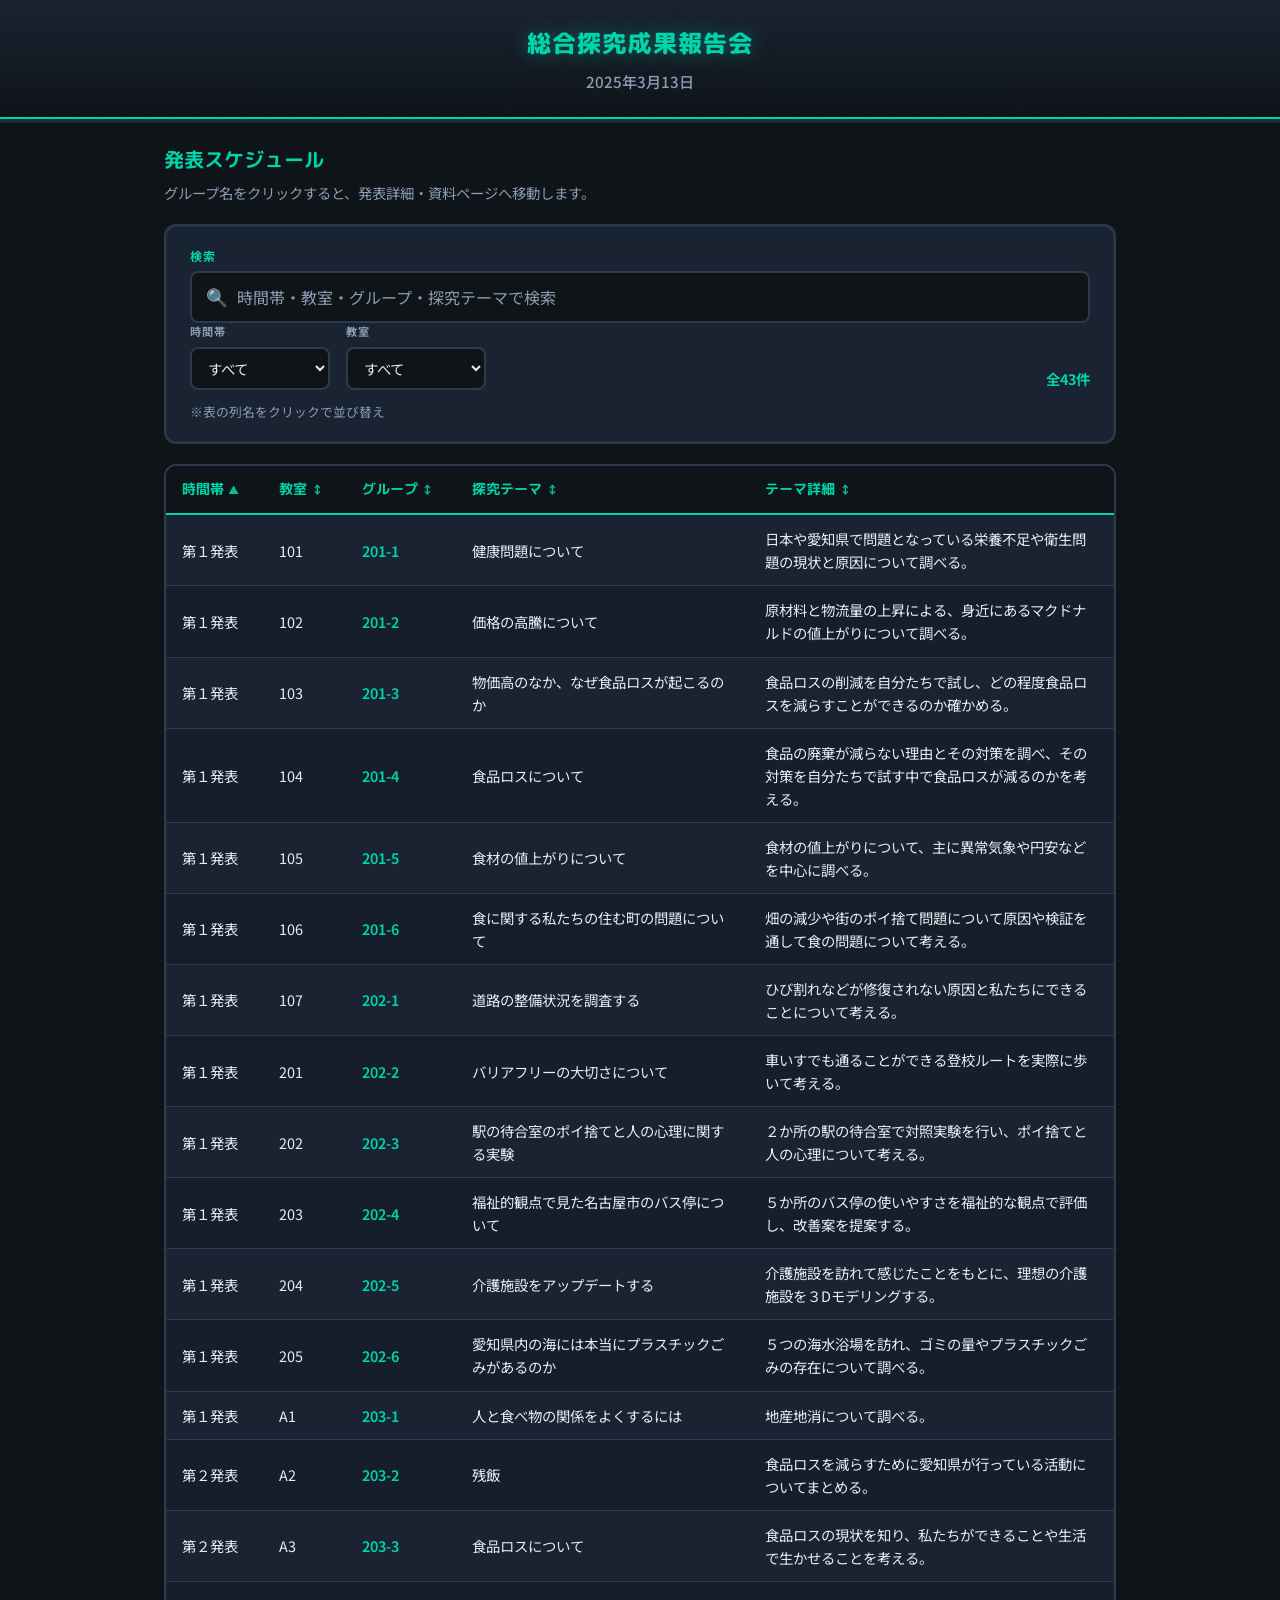
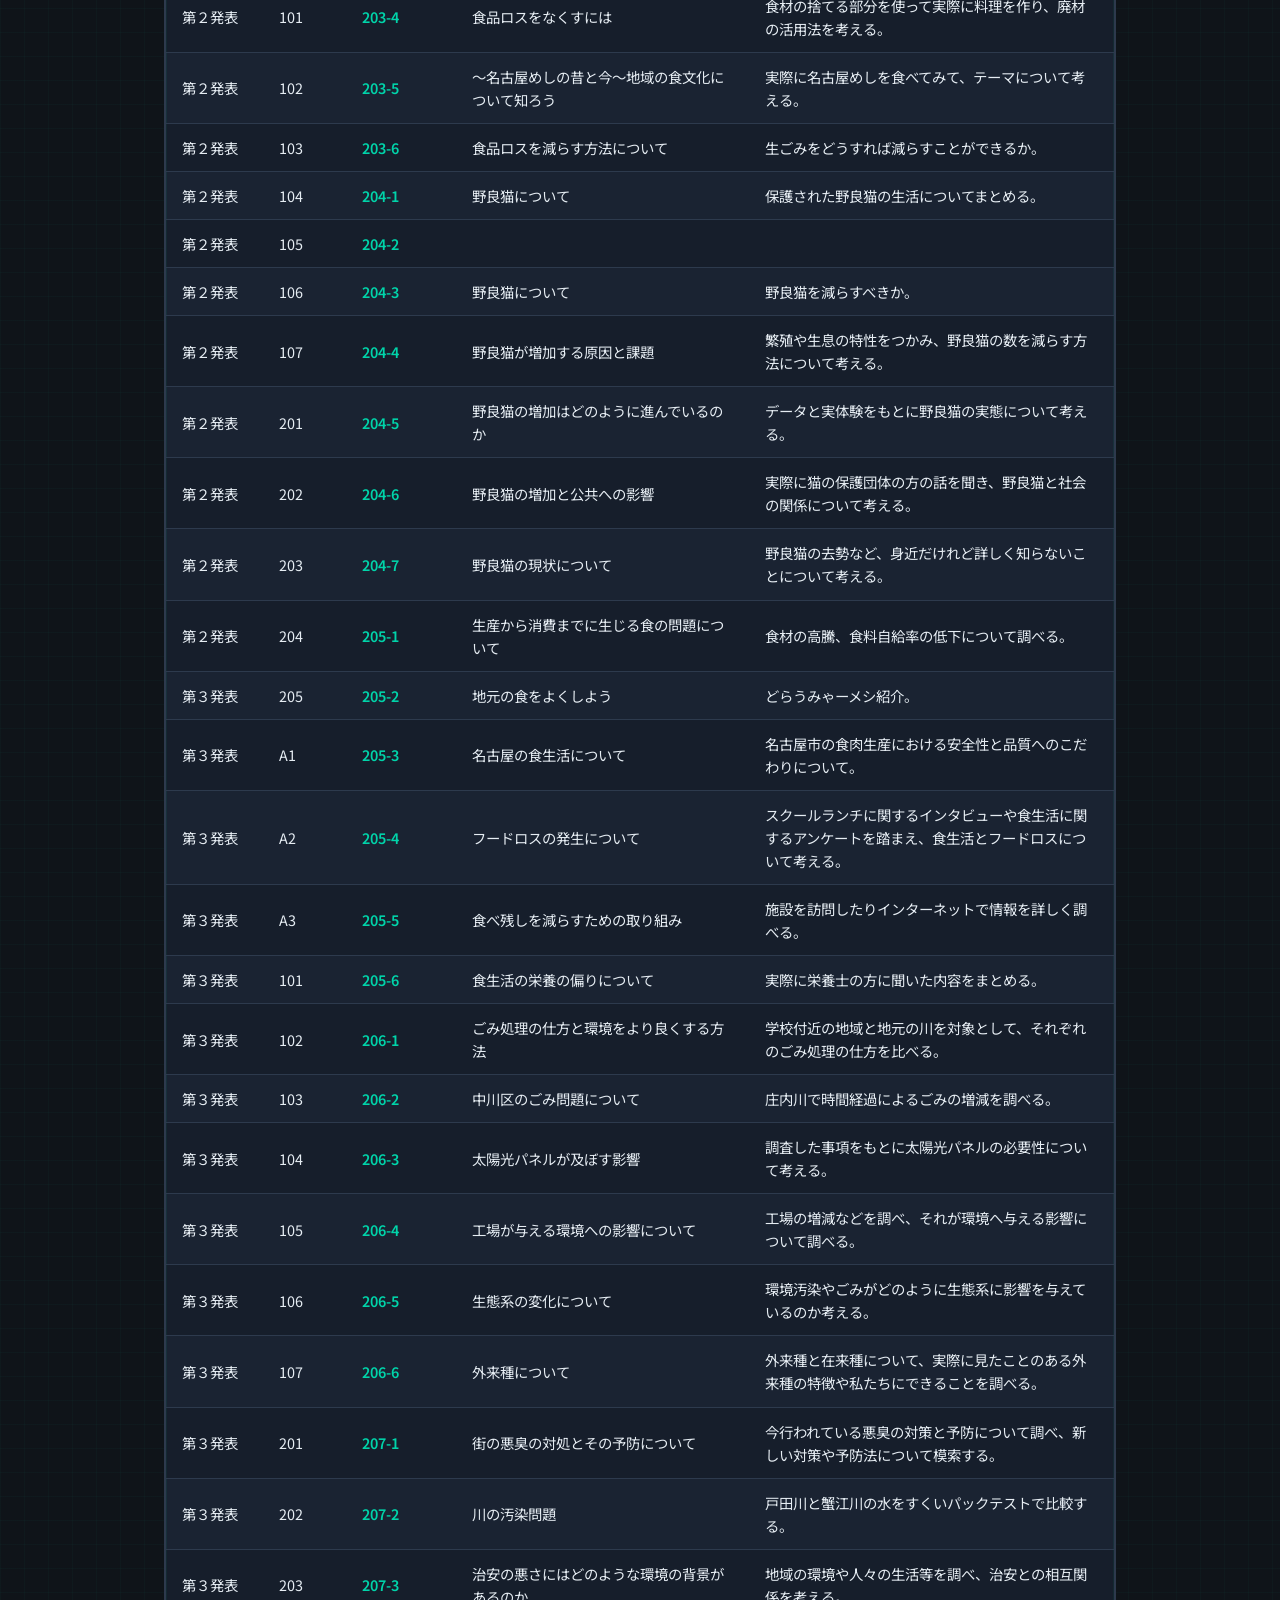
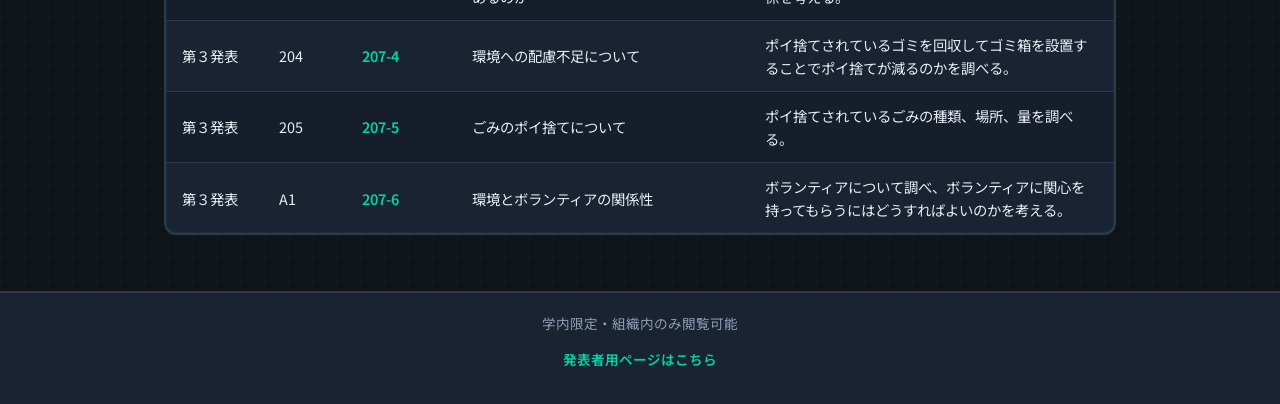
==== index.html @ 17c91ff4 "Revert "富田高校を追加" This reverts commit 192fca2e740831c68078ba4e1f402af208670874." ====
<!DOCTYPE html>
<html lang="ja">
<head>
  <meta charset="UTF-8">
  <meta name="viewport" content="width=device-width, initial-scale=1">
  <title>総合探究成果報告会 - スケジュール</title>
  <link rel="preconnect" href="https://fonts.googleapis.com">
  <link rel="preconnect" href="https://fonts.gstatic.com" crossorigin>
  <link href="https://fonts.googleapis.com/css2?family=M+PLUS+Rounded+1c:wght@400;500;700;800&family=Noto+Sans+JP:wght@400;500;600;700&display=swap" rel="stylesheet">
  <link rel="stylesheet" href="style.css">
</head>
<body class="game-ui">
  <header class="site-header">
    <div class="site-header-inner">
      <h1 class="site-title">総合探究成果報告会</h1>
      <p class="site-event-date" id="eventDate">2025年3月13日</p>
    </div>
  </header>

  <main class="main">
    <section class="schedule-section">
      <div class="section-header">
        <h2 class="section-title">発表スケジュール</h2>
        <p class="section-desc">グループ名をクリックすると、発表詳細・資料ページへ移動します。</p>
      </div>

      <div class="search-card">
        <div class="search-row">
          <label for="scheduleSearch" class="search-label">検索</label>
          <div class="search-input-wrap">
            <span class="search-icon" aria-hidden="true">🔍</span>
            <input type="search" id="scheduleSearch" class="search-input" placeholder="時間帯・教室・グループ・探究テーマで検索" autocomplete="off">
            <button type="button" id="searchClear" class="search-clear" title="クリア" aria-label="検索をクリア">×</button>
          </div>
        </div>
        <div class="filter-row">
          <div class="filter-group">
            <label for="filterTimeslot" class="filter-label">時間帯</label>
            <select id="filterTimeslot" class="filter-select">
              <option value="">すべて</option>
            </select>
          </div>
          <div class="filter-group">
            <label for="filterRoom" class="filter-label">教室</label>
            <select id="filterRoom" class="filter-select">
              <option value="">すべて</option>
            </select>
          </div>
          <p class="result-count" id="resultCount">—</p>
        </div>
        <p class="sort-hint">※表の列名をクリックで並び替え</p>
      </div>

      <div class="table-card">
        <div class="table-wrap">
          <table class="schedule-table" id="scheduleTable">
            <thead>
              <tr>
                <th class="sortable" data-sort="timeslot_label" title="クリックで並び替え">時間帯 <span class="sort-icon">↕</span></th>
                <th class="sortable" data-sort="room_name" title="クリックで並び替え">教室 <span class="sort-icon">↕</span></th>
                <th class="sortable" data-sort="group_name" title="クリックで並び替え">グループ <span class="sort-icon">↕</span></th>
                <th class="sortable col-theme" data-sort="theme_title" title="クリックで並び替え">探究テーマ <span class="sort-icon">↕</span></th>
                <th class="sortable col-detail" data-sort="theme_detail" title="クリックで並び替え">テーマ詳細 <span class="sort-icon">↕</span></th>
              </tr>
            </thead>
            <tbody id="scheduleBody">
              <!-- JS で生成 -->
            </tbody>
          </table>
        </div>
      </div>
    </section>
  </main>

  <footer class="site-footer">
    <p class="site-footer-text">学内限定・組織内のみ閲覧可能</p>
    <p><a href="presenter/" class="site-footer-link">発表者用ページはこちら</a></p>
  </footer>

  <script src="schedule.js"></script>
</body>
</html>
---- style.css ----
/* ===== ゲーム画面風テーマ ===== */
:root {
  --bg: #0f1419;
  --bg-panel: #1a2332;
  --bg-panel-hover: #243044;
  --text: #e6edf3;
  --text-muted: #8b9cb3;
  --accent: #00d4aa;
  --accent-glow: rgba(0, 212, 170, 0.4);
  --accent-hover: #00f5c4;
  --accent-alt: #7c3aed;
  --border: #2d3a4d;
  --border-bright: #00d4aa;
  --header-bg: linear-gradient(180deg, #1a2332 0%, #0f1419 100%);
  --header-border: 2px solid var(--border-bright);
  --font-ui: "M PLUS Rounded 1c", "Noto Sans JP", sans-serif;
  --font: "Noto Sans JP", "Hiragino Kaku Gothic ProN", sans-serif;
  --radius: 12px;
  --radius-sm: 8px;
  --shadow-glow: 0 0 20px var(--accent-glow);
}

* {
  box-sizing: border-box;
}

body {
  margin: 0;
  font-family: var(--font);
  background: var(--bg);
  color: var(--text);
  line-height: 1.6;
  min-height: 100vh;
  display: flex;
  flex-direction: column;
}

body.game-ui {
  background-image:
    linear-gradient(rgba(0, 212, 170, 0.03) 1px, transparent 1px),
    linear-gradient(90deg, rgba(0, 212, 170, 0.03) 1px, transparent 1px);
  background-size: 24px 24px;
  background-color: var(--bg);
}

/* ===== ヘッダー（ゲームタイトル風） ===== */
.site-header {
  background: var(--header-bg);
  color: var(--text);
  padding: 1.5rem 1.5rem;
  text-align: center;
  border-bottom: var(--header-border);
  box-shadow: 0 4px 0 rgba(0, 212, 170, 0.15);
}

.site-header-inner {
  max-width: 1000px;
  margin: 0 auto;
}

.site-title {
  margin: 0 0 0.4rem;
  font-family: var(--font-ui);
  font-size: 1.5rem;
  font-weight: 800;
  letter-spacing: 0.05em;
  color: var(--accent);
  text-shadow: 0 0 20px var(--accent-glow);
}

.site-event-date {
  margin: 0;
  font-size: 0.95rem;
  color: var(--text-muted);
  font-weight: 500;
}

/* ===== メイン ===== */
.main {
  flex: 1;
  max-width: 1000px;
  margin: 0 auto;
  padding: 1.5rem;
  width: 100%;
}

.schedule-section {
  margin-bottom: 2rem;
}

.section-header {
  margin-bottom: 1.25rem;
}

.section-title {
  margin: 0 0 0.35rem;
  font-family: var(--font-ui);
  font-size: 1.25rem;
  font-weight: 700;
  color: var(--accent);
}

.section-desc {
  margin: 0;
  font-size: 0.9rem;
  color: var(--text-muted);
}

/* ===== 検索パネル（コマンド風） ===== */
.search-card {
  background: var(--bg-panel);
  border-radius: var(--radius);
  padding: 1.25rem 1.5rem;
  margin-bottom: 1.25rem;
  border: 2px solid var(--border);
  box-shadow: inset 0 0 0 1px rgba(0, 212, 170, 0.1);
}

.search-card:focus-within {
  border-color: var(--accent);
  box-shadow: 0 0 16px var(--accent-glow);
}

.search-label {
  display: block;
  font-size: 0.75rem;
  font-weight: 700;
  color: var(--accent);
  margin-bottom: 0.4rem;
  text-transform: uppercase;
  letter-spacing: 0.1em;
}

.search-input-wrap {
  display: flex;
  align-items: center;
  background: var(--bg);
  border: 2px solid var(--border);
  border-radius: var(--radius-sm);
  padding: 0 0.85rem;
  transition: border-color 0.2s, box-shadow 0.2s;
}

.search-input-wrap:focus-within {
  border-color: var(--accent);
  box-shadow: 0 0 12px var(--accent-glow);
}

.search-icon {
  font-size: 1.1rem;
  margin-right: 0.6rem;
  opacity: 0.9;
}

.search-input {
  flex: 1;
  border: 0;
  background: transparent;
  padding: 0.75rem 0;
  font-size: 1rem;
  font-family: inherit;
  color: var(--text);
}

.search-input::placeholder {
  color: var(--text-muted);
}

.search-input:focus {
  outline: none;
}

.search-clear {
  width: 28px;
  height: 28px;
  border: 0;
  background: var(--border);
  color: var(--text-muted);
  border-radius: 6px;
  font-size: 1.1rem;
  line-height: 1;
  cursor: pointer;
  margin-left: 0.5rem;
  padding: 0;
  transition: background 0.2s, color 0.2s;
}

.search-clear:hover {
  background: var(--accent);
  color: var(--bg);
}

.filter-row {
  display: flex;
  flex-wrap: wrap;
  align-items: flex-end;
  gap: 1rem;
  margin-bottom: 0.75rem;
}

.filter-group {
  min-width: 140px;
}

.filter-label {
  display: block;
  font-size: 0.7rem;
  font-weight: 700;
  color: var(--text-muted);
  margin-bottom: 0.35rem;
  text-transform: uppercase;
  letter-spacing: 0.08em;
}

.filter-select {
  width: 100%;
  padding: 0.5rem 0.75rem;
  border: 2px solid var(--border);
  border-radius: var(--radius-sm);
  font-size: 0.9rem;
  font-family: inherit;
  background: var(--bg);
  color: var(--text);
  cursor: pointer;
}

.filter-select:focus {
  outline: none;
  border-color: var(--accent);
}

.result-count {
  margin: 0 0 0 auto;
  font-size: 0.9rem;
  font-weight: 700;
  color: var(--accent);
}

.sort-hint {
  margin: 0;
  font-size: 0.8rem;
  color: var(--text-muted);
}

/* ===== テーブル（ミッションリスト風） ===== */
.table-card {
  background: var(--bg-panel);
  border-radius: var(--radius);
  overflow: hidden;
  border: 2px solid var(--border);
  box-shadow: inset 0 0 0 1px rgba(0, 212, 170, 0.08);
}

.table-wrap {
  overflow-x: auto;
}

.schedule-table {
  width: 100%;
  border-collapse: collapse;
  font-size: 0.9rem;
}

.schedule-table th,
.schedule-table td {
  padding: 0.75rem 1rem;
  text-align: left;
  border-bottom: 1px solid var(--border);
}

.schedule-table thead {
  position: sticky;
  top: 0;
  z-index: 1;
  background: var(--bg);
}

.schedule-table th {
  font-family: var(--font-ui);
  font-weight: 700;
  color: var(--accent);
  white-space: nowrap;
  background: var(--bg);
  border-bottom: 2px solid var(--border-bright);
}

.schedule-table th.sortable {
  cursor: pointer;
  user-select: none;
  padding-right: 1.5rem;
  transition: background 0.15s, color 0.15s;
}

.schedule-table th.sortable:hover {
  background: var(--bg-panel-hover);
  color: var(--accent-hover);
}

.schedule-table th .sort-icon {
  font-size: 0.8em;
  opacity: 0.9;
  margin-left: 0.15em;
}

.schedule-table th.sort-asc .sort-icon,
.schedule-table th.sort-desc .sort-icon {
  display: none;
}

.schedule-table th.sort-asc::after {
  content: " ▲";
  font-size: 0.75em;
  opacity: 0.9;
}

.schedule-table th.sort-desc::after {
  content: " ▼";
  font-size: 0.75em;
  opacity: 0.9;
}

.schedule-table .col-theme,
.schedule-table .col-detail {
  min-width: 180px;
  max-width: 320px;
}

.schedule-table .col-detail {
  min-width: 220px;
  max-width: 400px;
}

.schedule-table tbody tr {
  transition: background 0.15s;
}

.schedule-table tbody tr:nth-child(even) {
  background: rgba(0, 0, 0, 0.15);
}

.schedule-table tbody tr:hover {
  background: var(--bg-panel-hover);
  box-shadow: inset 0 0 0 1px rgba(0, 212, 170, 0.2);
}

.schedule-table tbody tr:last-child td {
  border-bottom: 0;
}

.schedule-table .group-link {
  color: var(--accent);
  text-decoration: none;
  font-weight: 600;
  padding: 0.25em 0.5em;
  border-radius: 6px;
  margin: -0.25em -0.5em;
  display: inline-block;
  transition: color 0.15s, background 0.15s, box-shadow 0.15s;
}

.schedule-table .group-link:hover {
  color: var(--bg);
  background: var(--accent);
  box-shadow: 0 0 12px var(--accent-glow);
}

.empty-row {
  text-align: center;
  color: var(--text-muted);
  padding: 2rem 1rem !important;
}

.table-empty {
  padding: 1rem 1.5rem;
  margin: 0;
  font-size: 0.9rem;
  color: var(--text-muted);
  border-top: 1px solid var(--border);
}

/* ===== フッター ===== */
.site-footer {
  text-align: center;
  padding: 1.25rem 1.5rem;
  font-size: 0.85rem;
  color: var(--text-muted);
  background: var(--bg-panel);
  border-top: 2px solid var(--border);
}

.site-footer-text {
  margin: 0 0 0.25rem;
}

.site-footer a {
  color: var(--accent);
  text-decoration: none;
  font-weight: 600;
  padding: 0.2em 0.4em;
  border-radius: 6px;
  transition: color 0.15s, background 0.15s;
}

.site-footer a:hover {
  color: var(--bg);
  background: var(--accent);
}

/* ===== グループ詳細ページ ===== */
.detail-header {
  margin-bottom: 1.5rem;
}

.detail-header h1 {
  margin: 0 0 0.25rem;
  font-family: var(--font-ui);
  font-size: 1.4rem;
  font-weight: 700;
  color: var(--accent);
}

.theme-title {
  margin: 0;
  font-size: 1rem;
  color: var(--text-muted);
}

.text-muted {
  color: var(--text-muted);
  margin: 0;
}

.meta-list {
  list-style: none;
  margin: 0.5rem 0 0;
  padding: 0;
  font-size: 0.9rem;
  color: var(--text-muted);
}

.meta-list li {
  margin: 0.2rem 0;
}

.back-link {
  display: inline-flex;
  align-items: center;
  margin-bottom: 1.25rem;
  color: var(--accent);
  text-decoration: none;
  font-size: 0.9rem;
  font-weight: 600;
  padding: 0.5em 0.8em;
  border-radius: var(--radius-sm);
  border: 2px solid var(--border);
  transition: color 0.15s, background 0.15s, border-color 0.15s;
}

.back-link:hover {
  color: var(--bg);
  background: var(--accent);
  border-color: var(--accent);
}

.section-block {
  background: var(--bg-panel);
  border-radius: var(--radius);
  border: 2px solid var(--border);
  padding: 1.25rem 1.5rem;
  margin-bottom: 1rem;
  box-shadow: inset 0 0 0 1px rgba(0, 212, 170, 0.06);
}

.section-block h3 {
  margin: 0 0 0.75rem;
  font-family: var(--font-ui);
  font-size: 1rem;
  font-weight: 700;
  color: var(--accent);
  padding-bottom: 0.35rem;
  border-bottom: 1px solid var(--border);
}

.pdf-embed-wrap {
  position: relative;
  width: 100%;
  max-width: 100%;
  height: 480px;
  border: 2px solid var(--border);
  border-radius: var(--radius-sm);
  overflow: hidden;
  background: var(--bg);
}

.pdf-embed-wrap iframe {
  width: 100%;
  height: 100%;
  border: 0;
}

.link-list {
  list-style: none;
  margin: 0.5rem 0 0;
  padding: 0;
}

.link-list li {
  margin: 0.5rem 0;
}

.link-list a {
  color: var(--accent);
  text-decoration: none;
  font-weight: 600;
  padding: 0.2em 0;
  border-radius: 4px;
  transition: color 0.15s, background 0.15s;
}

.link-list a:hover {
  color: var(--bg);
  background: var(--accent);
}

.link-list a.external::after {
  content: " ↗";
  font-size: 0.85em;
}

.btn {
  display: inline-block;
  padding: 0.55rem 1.1rem;
  background: var(--accent);
  color: var(--bg);
  text-decoration: none;
  border-radius: var(--radius-sm);
  font-size: 0.9rem;
  font-weight: 700;
  border: 0;
  cursor: pointer;
  transition: background 0.15s, box-shadow 0.15s;
}

.btn:hover {
  background: var(--accent-hover);
  box-shadow: 0 0 16px var(--accent-glow);
}

.btn-secondary {
  background: var(--text-muted);
  color: var(--text);
}

.btn-secondary:hover {
  background: var(--border);
  color: var(--text);
}

.loading, .error-message {
  text-align: center;
  padding: 2rem;
  color: var(--text-muted);
}

.error-message {
  color: #f87171;
  font-weight: 600;
}
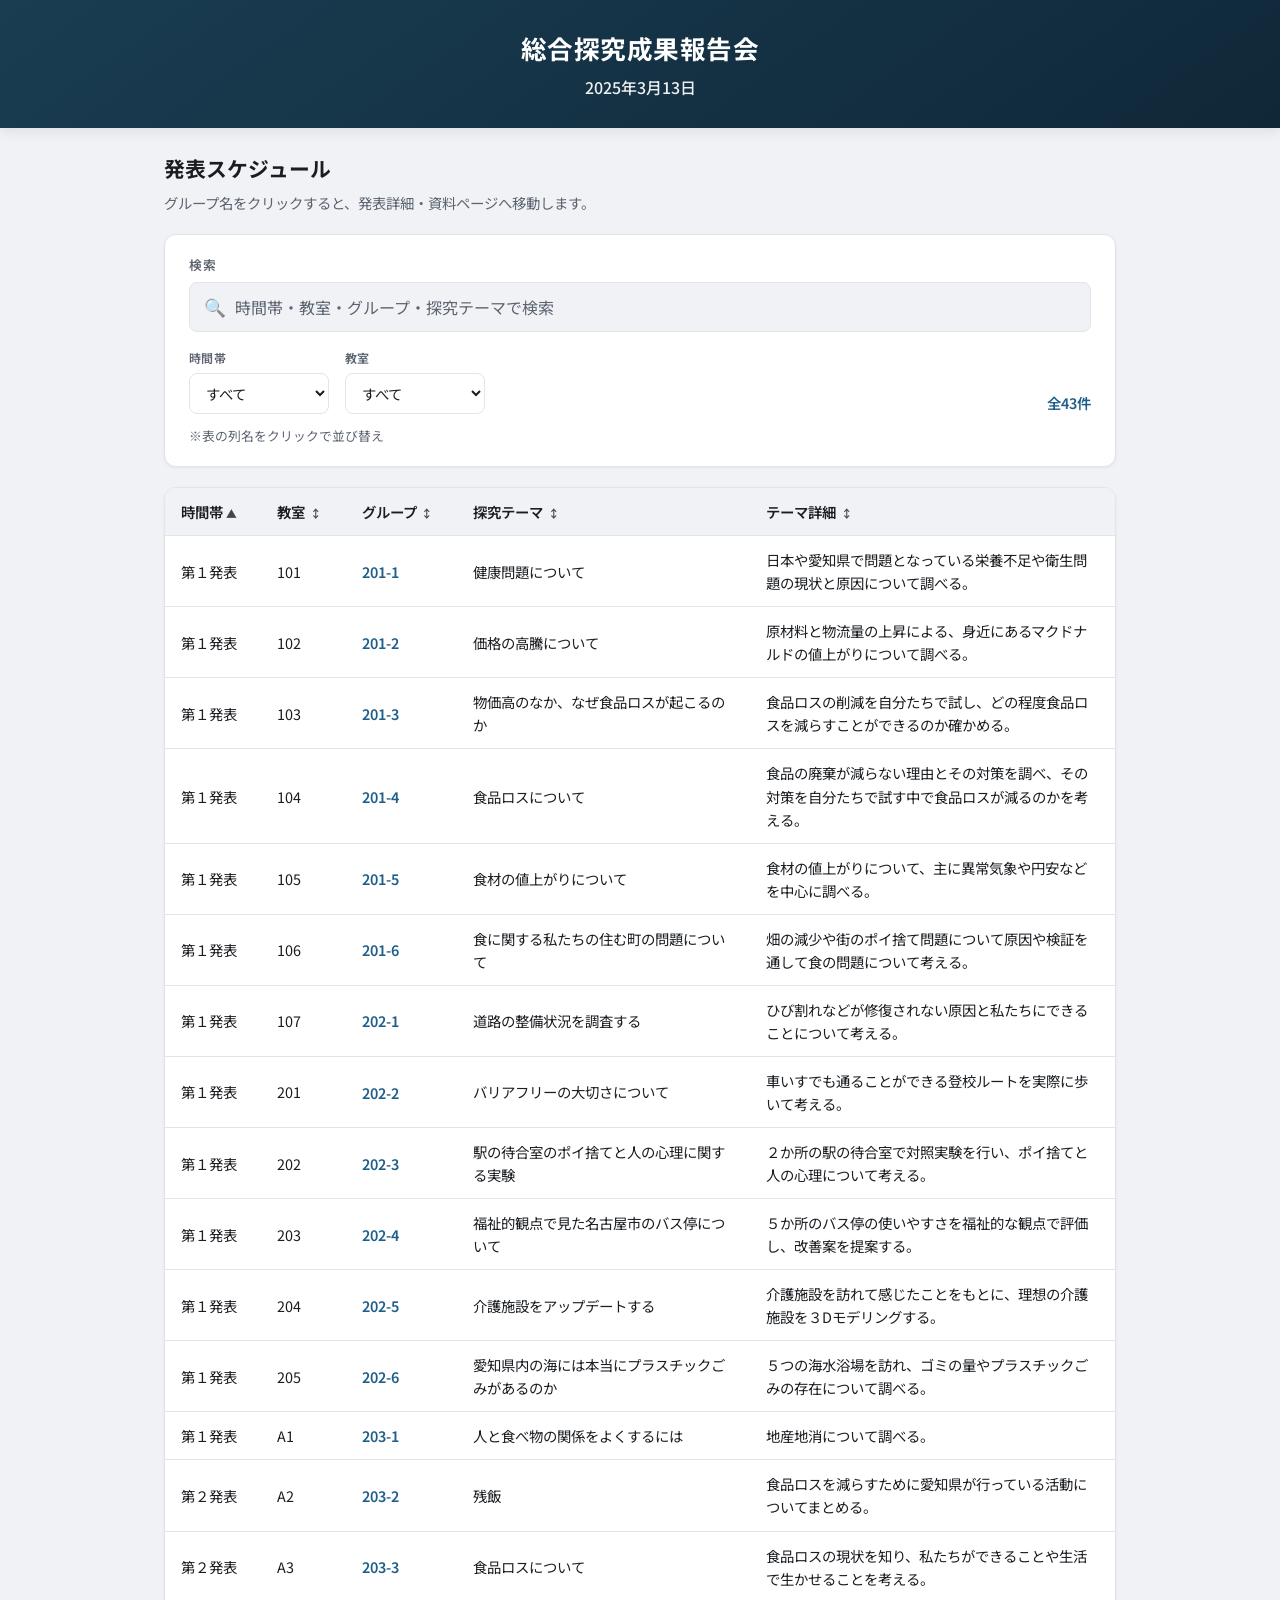
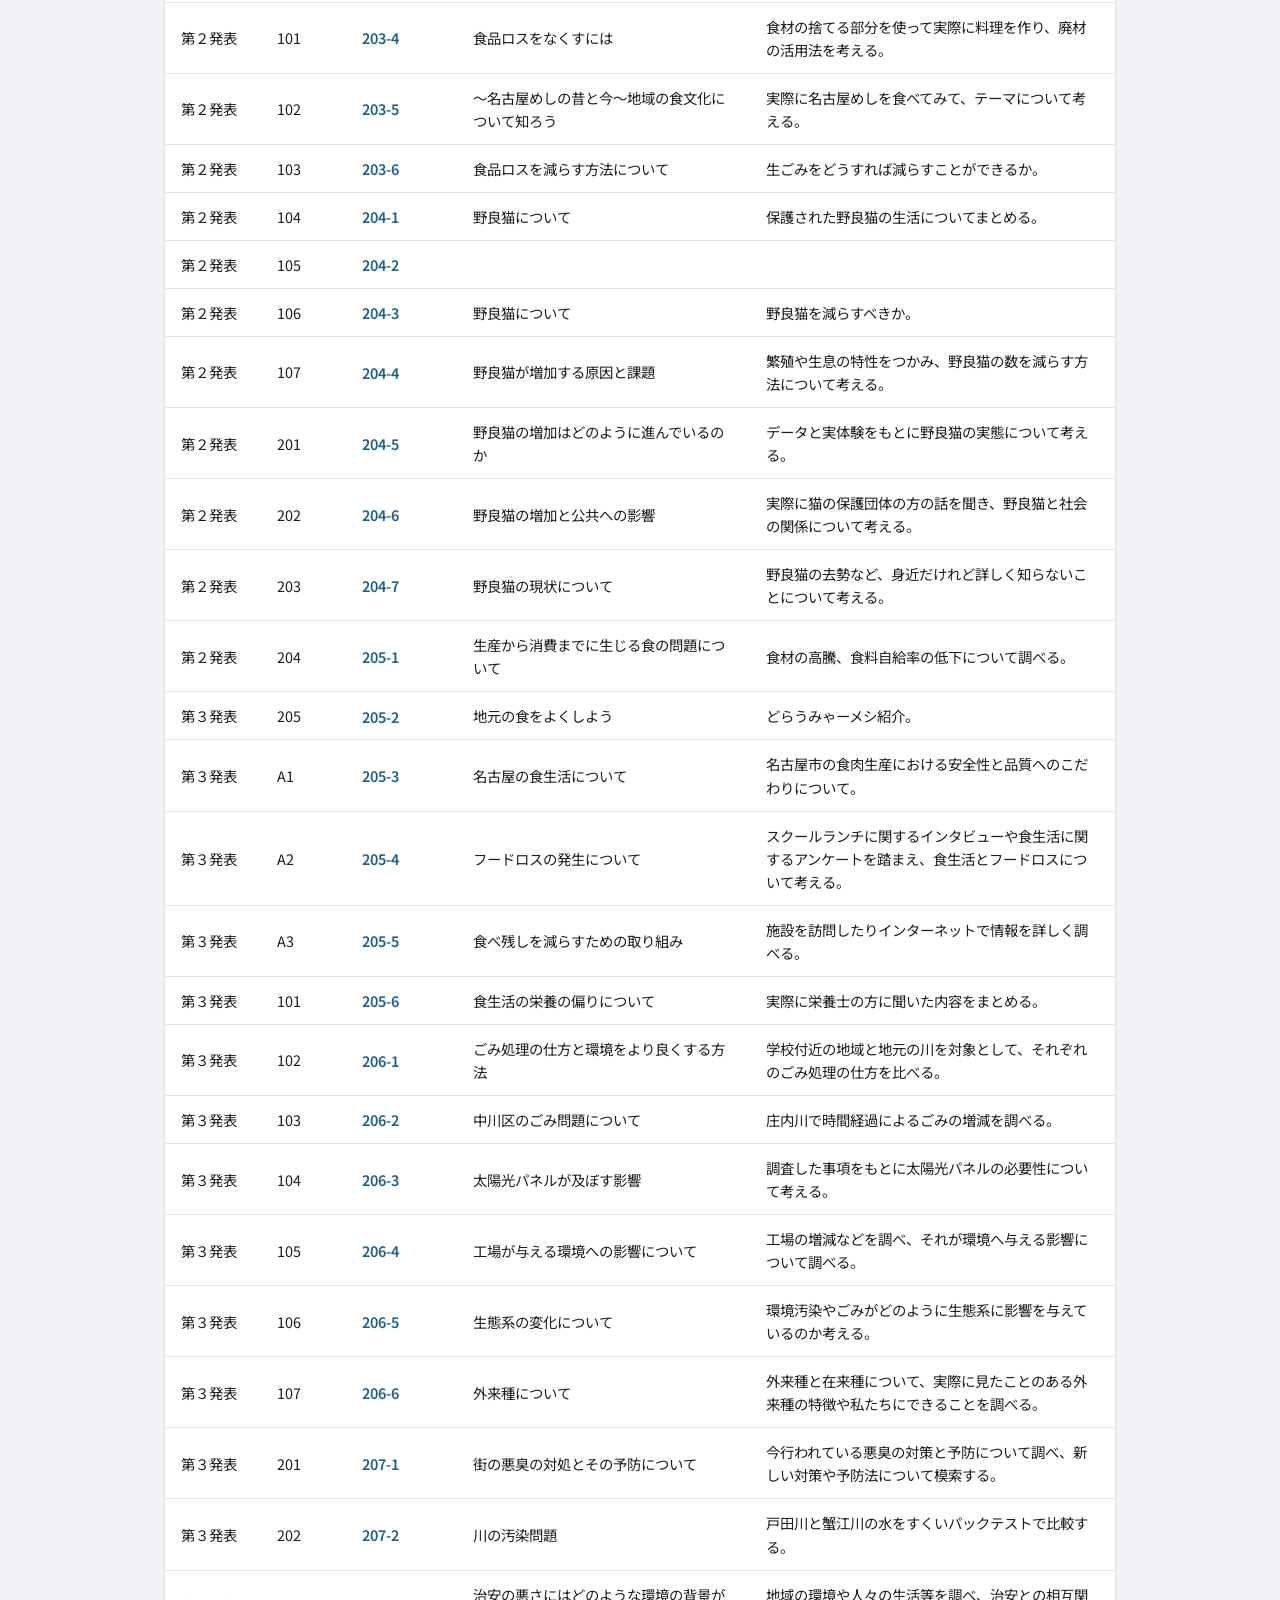
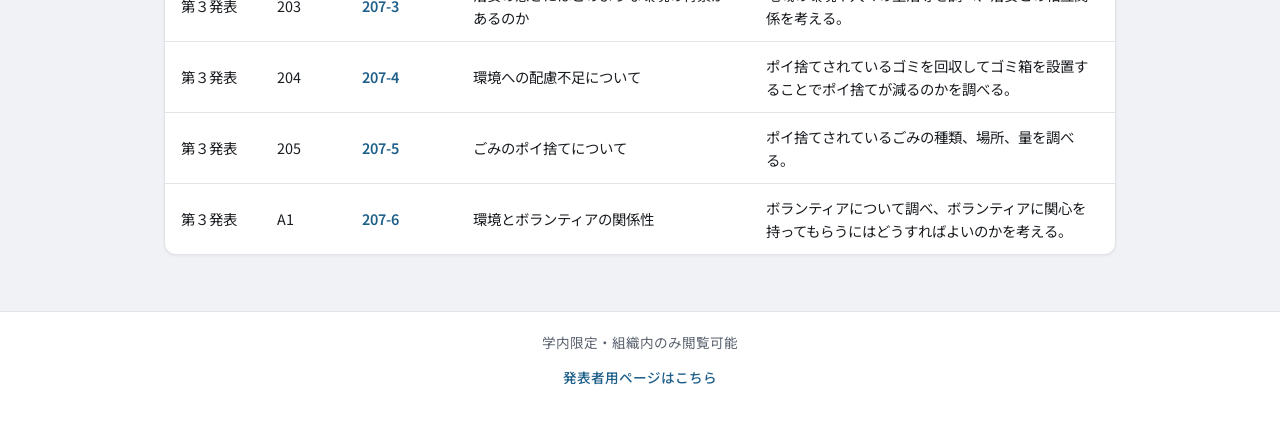
==== commit a5806d6d: "ゲーム風削除" ====
--- a/index.html
+++ b/index.html
@@ -6,10 +6,10 @@
   <title>総合探究成果報告会 - スケジュール</title>
   <link rel="preconnect" href="https://fonts.googleapis.com">
   <link rel="preconnect" href="https://fonts.gstatic.com" crossorigin>
-  <link href="https://fonts.googleapis.com/css2?family=M+PLUS+Rounded+1c:wght@400;500;700;800&family=Noto+Sans+JP:wght@400;500;600;700&display=swap" rel="stylesheet">
+  <link href="https://fonts.googleapis.com/css2?family=Noto+Sans+JP:wght@400;500;600;700&display=swap" rel="stylesheet">
   <link rel="stylesheet" href="style.css">
 </head>
-<body class="game-ui">
+<body>
   <header class="site-header">
     <div class="site-header-inner">
       <h1 class="site-title">総合探究成果報告会</h1>
--- a/style.css
+++ b/style.css
@@ -1,23 +1,21 @@
-/* ===== ゲーム画面風テーマ ===== */
+/* ===== 変数・ベース ===== */
 :root {
-  --bg: #0f1419;
-  --bg-panel: #1a2332;
-  --bg-panel-hover: #243044;
-  --text: #e6edf3;
-  --text-muted: #8b9cb3;
-  --accent: #00d4aa;
-  --accent-glow: rgba(0, 212, 170, 0.4);
-  --accent-hover: #00f5c4;
-  --accent-alt: #7c3aed;
-  --border: #2d3a4d;
-  --border-bright: #00d4aa;
-  --header-bg: linear-gradient(180deg, #1a2332 0%, #0f1419 100%);
-  --header-border: 2px solid var(--border-bright);
-  --font-ui: "M PLUS Rounded 1c", "Noto Sans JP", sans-serif;
-  --font: "Noto Sans JP", "Hiragino Kaku Gothic ProN", sans-serif;
+  --bg: #f0f2f5;
+  --bg-card: #ffffff;
+  --text: #1a1d21;
+  --text-muted: #5c6370;
+  --accent: #1e5f8a;
+  --accent-hover: #164a6d;
+  --accent-light: #e8f1f6;
+  --border: #e1e4e8;
+  --header-bg: linear-gradient(145deg, #1a3d52 0%, #0f2838 100%);
+  --header-text: #fff;
+  --shadow-sm: 0 1px 3px rgba(0,0,0,0.06);
+  --shadow-md: 0 4px 12px rgba(0,0,0,0.08);
+  --shadow-lg: 0 8px 24px rgba(0,0,0,0.1);
   --radius: 12px;
   --radius-sm: 8px;
-  --shadow-glow: 0 0 20px var(--accent-glow);
+  --font: "Noto Sans JP", "Hiragino Kaku Gothic ProN", "Hiragino Sans", Meiryo, sans-serif;
 }
 
 * {
@@ -35,22 +33,13 @@
   flex-direction: column;
 }
 
-body.game-ui {
-  background-image:
-    linear-gradient(rgba(0, 212, 170, 0.03) 1px, transparent 1px),
-    linear-gradient(90deg, rgba(0, 212, 170, 0.03) 1px, transparent 1px);
-  background-size: 24px 24px;
-  background-color: var(--bg);
-}
-
-/* ===== ヘッダー（ゲームタイトル風） ===== */
+/* ===== ヘッダー ===== */
 .site-header {
   background: var(--header-bg);
-  color: var(--text);
-  padding: 1.5rem 1.5rem;
+  color: var(--header-text);
+  padding: 1.75rem 1.5rem;
   text-align: center;
-  border-bottom: var(--header-border);
-  box-shadow: 0 4px 0 rgba(0, 212, 170, 0.15);
+  box-shadow: var(--shadow-md);
 }
 
 .site-header-inner {
@@ -59,19 +48,16 @@
 }
 
 .site-title {
-  margin: 0 0 0.4rem;
-  font-family: var(--font-ui);
-  font-size: 1.5rem;
-  font-weight: 800;
-  letter-spacing: 0.05em;
-  color: var(--accent);
-  text-shadow: 0 0 20px var(--accent-glow);
+  margin: 0 0 0.35rem;
+  font-size: 1.6rem;
+  font-weight: 700;
+  letter-spacing: 0.02em;
 }
 
 .site-event-date {
   margin: 0;
-  font-size: 0.95rem;
-  color: var(--text-muted);
+  font-size: 1rem;
+  opacity: 0.92;
   font-weight: 500;
 }
 
@@ -94,10 +80,9 @@
 
 .section-title {
   margin: 0 0 0.35rem;
-  font-family: var(--font-ui);
-  font-size: 1.25rem;
+  font-size: 1.3rem;
   font-weight: 700;
-  color: var(--accent);
+  color: var(--text);
 }
 
 .section-desc {
@@ -106,36 +91,35 @@
   color: var(--text-muted);
 }
 
-/* ===== 検索パネル（コマンド風） ===== */
+/* ===== 検索カード ===== */
 .search-card {
-  background: var(--bg-panel);
+  background: var(--bg-card);
   border-radius: var(--radius);
   padding: 1.25rem 1.5rem;
   margin-bottom: 1.25rem;
-  border: 2px solid var(--border);
-  box-shadow: inset 0 0 0 1px rgba(0, 212, 170, 0.1);
-}
-
-.search-card:focus-within {
-  border-color: var(--accent);
-  box-shadow: 0 0 16px var(--accent-glow);
+  box-shadow: var(--shadow-sm);
+  border: 1px solid var(--border);
+}
+
+.search-row {
+  margin-bottom: 1rem;
 }
 
 .search-label {
   display: block;
-  font-size: 0.75rem;
-  font-weight: 700;
-  color: var(--accent);
+  font-size: 0.8rem;
+  font-weight: 600;
+  color: var(--text-muted);
   margin-bottom: 0.4rem;
   text-transform: uppercase;
-  letter-spacing: 0.1em;
+  letter-spacing: 0.04em;
 }
 
 .search-input-wrap {
   display: flex;
   align-items: center;
   background: var(--bg);
-  border: 2px solid var(--border);
+  border: 1px solid var(--border);
   border-radius: var(--radius-sm);
   padding: 0 0.85rem;
   transition: border-color 0.2s, box-shadow 0.2s;
@@ -143,13 +127,13 @@
 
 .search-input-wrap:focus-within {
   border-color: var(--accent);
-  box-shadow: 0 0 12px var(--accent-glow);
+  box-shadow: 0 0 0 3px var(--accent-light);
 }
 
 .search-icon {
   font-size: 1.1rem;
   margin-right: 0.6rem;
-  opacity: 0.9;
+  opacity: 0.7;
 }
 
 .search-input {
@@ -176,18 +160,21 @@
   border: 0;
   background: var(--border);
   color: var(--text-muted);
-  border-radius: 6px;
+  border-radius: 50%;
   font-size: 1.1rem;
   line-height: 1;
   cursor: pointer;
   margin-left: 0.5rem;
   padding: 0;
+  display: flex;
+  align-items: center;
+  justify-content: center;
   transition: background 0.2s, color 0.2s;
 }
 
 .search-clear:hover {
-  background: var(--accent);
-  color: var(--bg);
+  background: var(--text-muted);
+  color: #fff;
 }
 
 .filter-row {
@@ -204,22 +191,22 @@
 
 .filter-label {
   display: block;
-  font-size: 0.7rem;
-  font-weight: 700;
+  font-size: 0.75rem;
+  font-weight: 600;
   color: var(--text-muted);
   margin-bottom: 0.35rem;
   text-transform: uppercase;
-  letter-spacing: 0.08em;
+  letter-spacing: 0.04em;
 }
 
 .filter-select {
   width: 100%;
   padding: 0.5rem 0.75rem;
-  border: 2px solid var(--border);
+  border: 1px solid var(--border);
   border-radius: var(--radius-sm);
   font-size: 0.9rem;
   font-family: inherit;
-  background: var(--bg);
+  background: var(--bg-card);
   color: var(--text);
   cursor: pointer;
 }
@@ -232,7 +219,7 @@
 .result-count {
   margin: 0 0 0 auto;
   font-size: 0.9rem;
-  font-weight: 700;
+  font-weight: 600;
   color: var(--accent);
 }
 
@@ -242,13 +229,13 @@
   color: var(--text-muted);
 }
 
-/* ===== テーブル（ミッションリスト風） ===== */
+/* ===== テーブルカード ===== */
 .table-card {
-  background: var(--bg-panel);
+  background: var(--bg-card);
   border-radius: var(--radius);
   overflow: hidden;
-  border: 2px solid var(--border);
-  box-shadow: inset 0 0 0 1px rgba(0, 212, 170, 0.08);
+  box-shadow: var(--shadow-sm);
+  border: 1px solid var(--border);
 }
 
 .table-wrap {
@@ -276,29 +263,26 @@
 }
 
 .schedule-table th {
-  font-family: var(--font-ui);
-  font-weight: 700;
-  color: var(--accent);
+  font-weight: 600;
+  color: var(--text);
   white-space: nowrap;
   background: var(--bg);
-  border-bottom: 2px solid var(--border-bright);
 }
 
 .schedule-table th.sortable {
   cursor: pointer;
   user-select: none;
   padding-right: 1.5rem;
-  transition: background 0.15s, color 0.15s;
+  transition: background 0.15s;
 }
 
 .schedule-table th.sortable:hover {
-  background: var(--bg-panel-hover);
-  color: var(--accent-hover);
+  background: var(--border);
 }
 
 .schedule-table th .sort-icon {
   font-size: 0.8em;
-  opacity: 0.9;
+  opacity: 0.8;
   margin-left: 0.15em;
 }
 
@@ -310,13 +294,13 @@
 .schedule-table th.sort-asc::after {
   content: " ▲";
   font-size: 0.75em;
-  opacity: 0.9;
+  opacity: 0.8;
 }
 
 .schedule-table th.sort-desc::after {
   content: " ▼";
   font-size: 0.75em;
-  opacity: 0.9;
+  opacity: 0.8;
 }
 
 .schedule-table .col-theme,
@@ -334,13 +318,8 @@
   transition: background 0.15s;
 }
 
-.schedule-table tbody tr:nth-child(even) {
-  background: rgba(0, 0, 0, 0.15);
-}
-
 .schedule-table tbody tr:hover {
-  background: var(--bg-panel-hover);
-  box-shadow: inset 0 0 0 1px rgba(0, 212, 170, 0.2);
+  background: var(--accent-light);
 }
 
 .schedule-table tbody tr:last-child td {
@@ -351,17 +330,14 @@
   color: var(--accent);
   text-decoration: none;
   font-weight: 600;
-  padding: 0.25em 0.5em;
-  border-radius: 6px;
-  margin: -0.25em -0.5em;
-  display: inline-block;
-  transition: color 0.15s, background 0.15s, box-shadow 0.15s;
+  padding: 0.2em 0;
+  border-radius: 4px;
+  transition: color 0.15s, background 0.15s;
 }
 
 .schedule-table .group-link:hover {
-  color: var(--bg);
-  background: var(--accent);
-  box-shadow: 0 0 12px var(--accent-glow);
+  color: var(--accent-hover);
+  background: rgba(30, 95, 138, 0.08);
 }
 
 .empty-row {
@@ -384,8 +360,8 @@
   padding: 1.25rem 1.5rem;
   font-size: 0.85rem;
   color: var(--text-muted);
-  background: var(--bg-panel);
-  border-top: 2px solid var(--border);
+  background: var(--bg-card);
+  border-top: 1px solid var(--border);
 }
 
 .site-footer-text {
@@ -395,15 +371,12 @@
 .site-footer a {
   color: var(--accent);
   text-decoration: none;
-  font-weight: 600;
-  padding: 0.2em 0.4em;
-  border-radius: 6px;
-  transition: color 0.15s, background 0.15s;
+  font-weight: 500;
 }
 
 .site-footer a:hover {
-  color: var(--bg);
-  background: var(--accent);
+  text-decoration: underline;
+  color: var(--accent-hover);
 }
 
 /* ===== グループ詳細ページ ===== */
@@ -413,10 +386,8 @@
 
 .detail-header h1 {
   margin: 0 0 0.25rem;
-  font-family: var(--font-ui);
   font-size: 1.4rem;
   font-weight: 700;
-  color: var(--accent);
 }
 
 .theme-title {
@@ -449,36 +420,31 @@
   color: var(--accent);
   text-decoration: none;
   font-size: 0.9rem;
-  font-weight: 600;
-  padding: 0.5em 0.8em;
-  border-radius: var(--radius-sm);
-  border: 2px solid var(--border);
-  transition: color 0.15s, background 0.15s, border-color 0.15s;
+  font-weight: 500;
+  padding: 0.4em 0;
+  border-radius: 4px;
+  transition: color 0.15s, background 0.15s;
 }
 
 .back-link:hover {
-  color: var(--bg);
-  background: var(--accent);
-  border-color: var(--accent);
+  color: var(--accent-hover);
+  background: var(--accent-light);
 }
 
 .section-block {
-  background: var(--bg-panel);
+  background: var(--bg-card);
   border-radius: var(--radius);
-  border: 2px solid var(--border);
+  border: 1px solid var(--border);
   padding: 1.25rem 1.5rem;
   margin-bottom: 1rem;
-  box-shadow: inset 0 0 0 1px rgba(0, 212, 170, 0.06);
+  box-shadow: var(--shadow-sm);
 }
 
 .section-block h3 {
   margin: 0 0 0.75rem;
-  font-family: var(--font-ui);
   font-size: 1rem;
-  font-weight: 700;
-  color: var(--accent);
-  padding-bottom: 0.35rem;
-  border-bottom: 1px solid var(--border);
+  font-weight: 600;
+  color: var(--text);
 }
 
 .pdf-embed-wrap {
@@ -486,7 +452,7 @@
   width: 100%;
   max-width: 100%;
   height: 480px;
-  border: 2px solid var(--border);
+  border: 1px solid var(--border);
   border-radius: var(--radius-sm);
   overflow: hidden;
   background: var(--bg);
@@ -511,15 +477,13 @@
 .link-list a {
   color: var(--accent);
   text-decoration: none;
-  font-weight: 600;
-  padding: 0.2em 0;
-  border-radius: 4px;
-  transition: color 0.15s, background 0.15s;
+  font-weight: 500;
+  transition: color 0.15s;
 }
 
 .link-list a:hover {
-  color: var(--bg);
-  background: var(--accent);
+  color: var(--accent-hover);
+  text-decoration: underline;
 }
 
 .link-list a.external::after {
@@ -531,29 +495,26 @@
   display: inline-block;
   padding: 0.55rem 1.1rem;
   background: var(--accent);
-  color: var(--bg);
+  color: #fff;
   text-decoration: none;
   border-radius: var(--radius-sm);
   font-size: 0.9rem;
-  font-weight: 700;
+  font-weight: 600;
   border: 0;
   cursor: pointer;
-  transition: background 0.15s, box-shadow 0.15s;
+  transition: background 0.15s;
 }
 
 .btn:hover {
   background: var(--accent-hover);
-  box-shadow: 0 0 16px var(--accent-glow);
 }
 
 .btn-secondary {
   background: var(--text-muted);
-  color: var(--text);
 }
 
 .btn-secondary:hover {
-  background: var(--border);
-  color: var(--text);
+  background: #444;
 }
 
 .loading, .error-message {
@@ -563,6 +524,6 @@
 }
 
 .error-message {
-  color: #f87171;
-  font-weight: 600;
-}
+  color: #b91c1c;
+  font-weight: 500;
+}
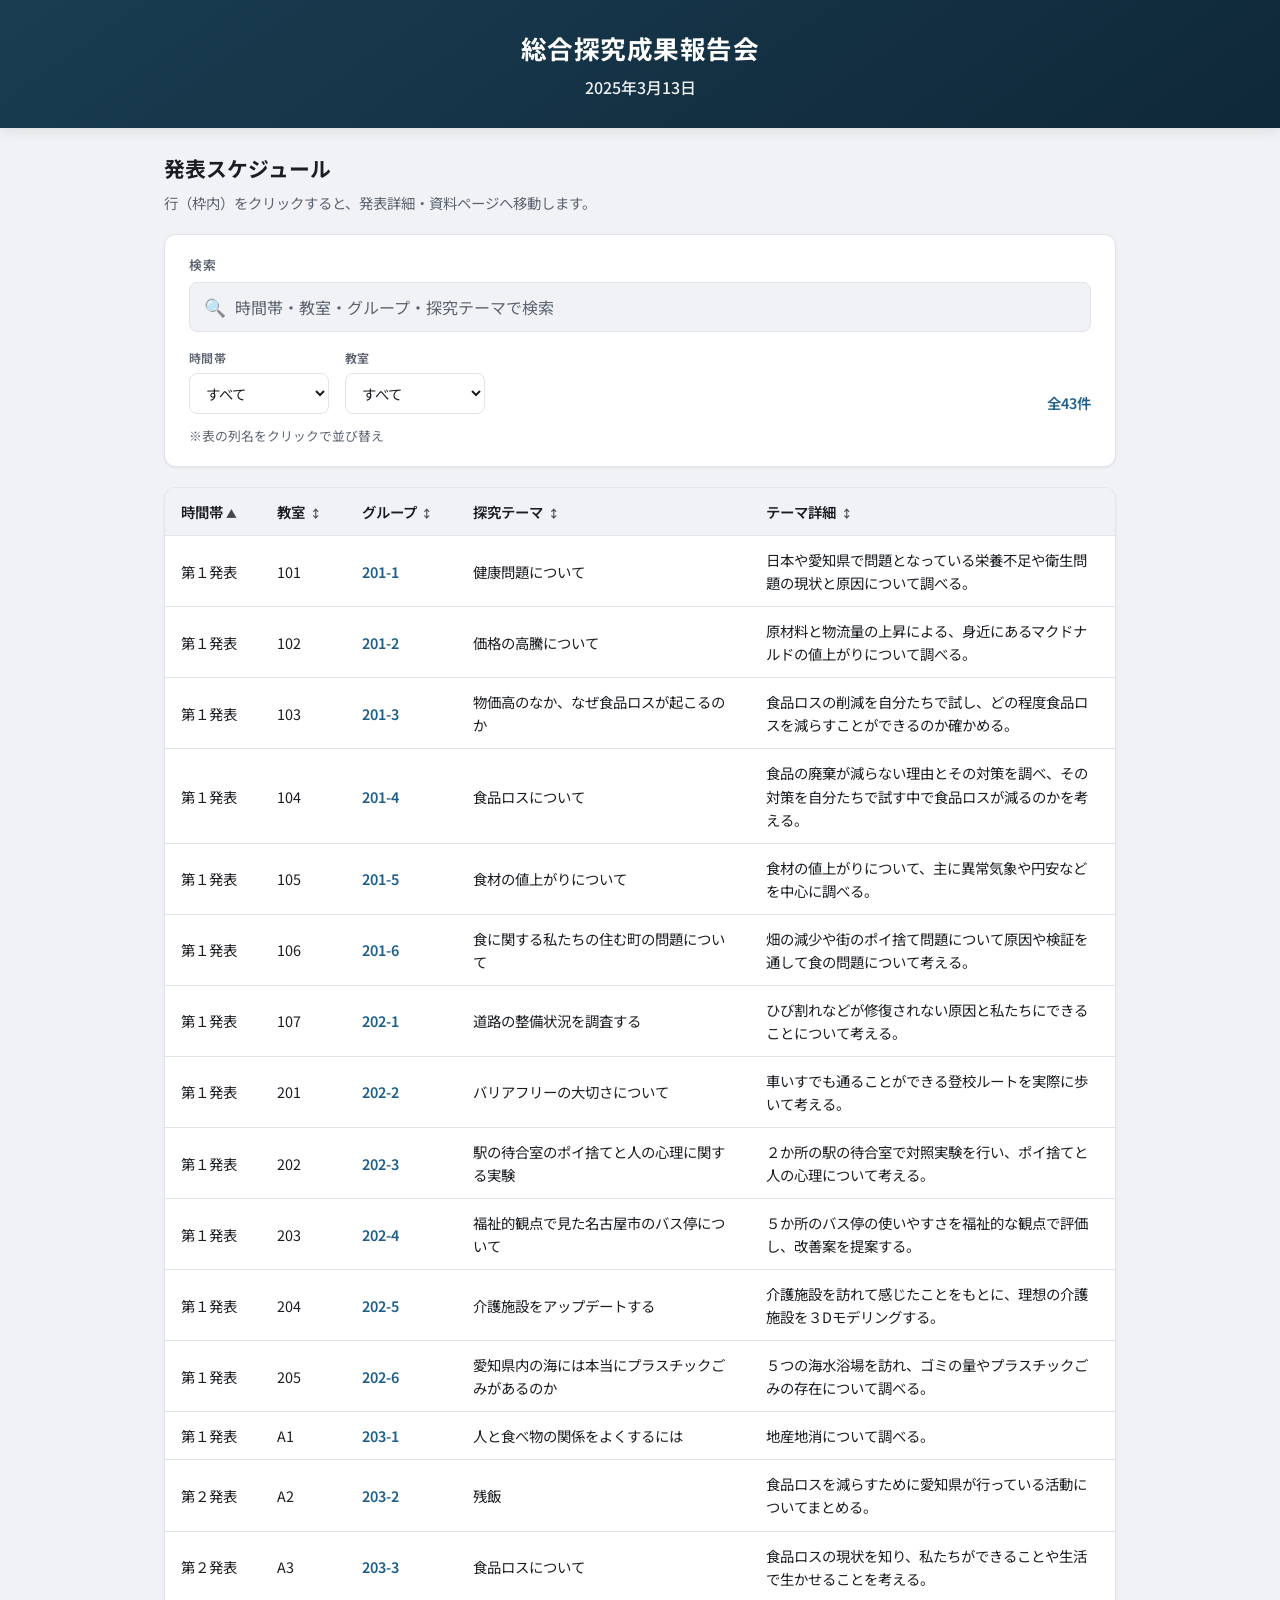
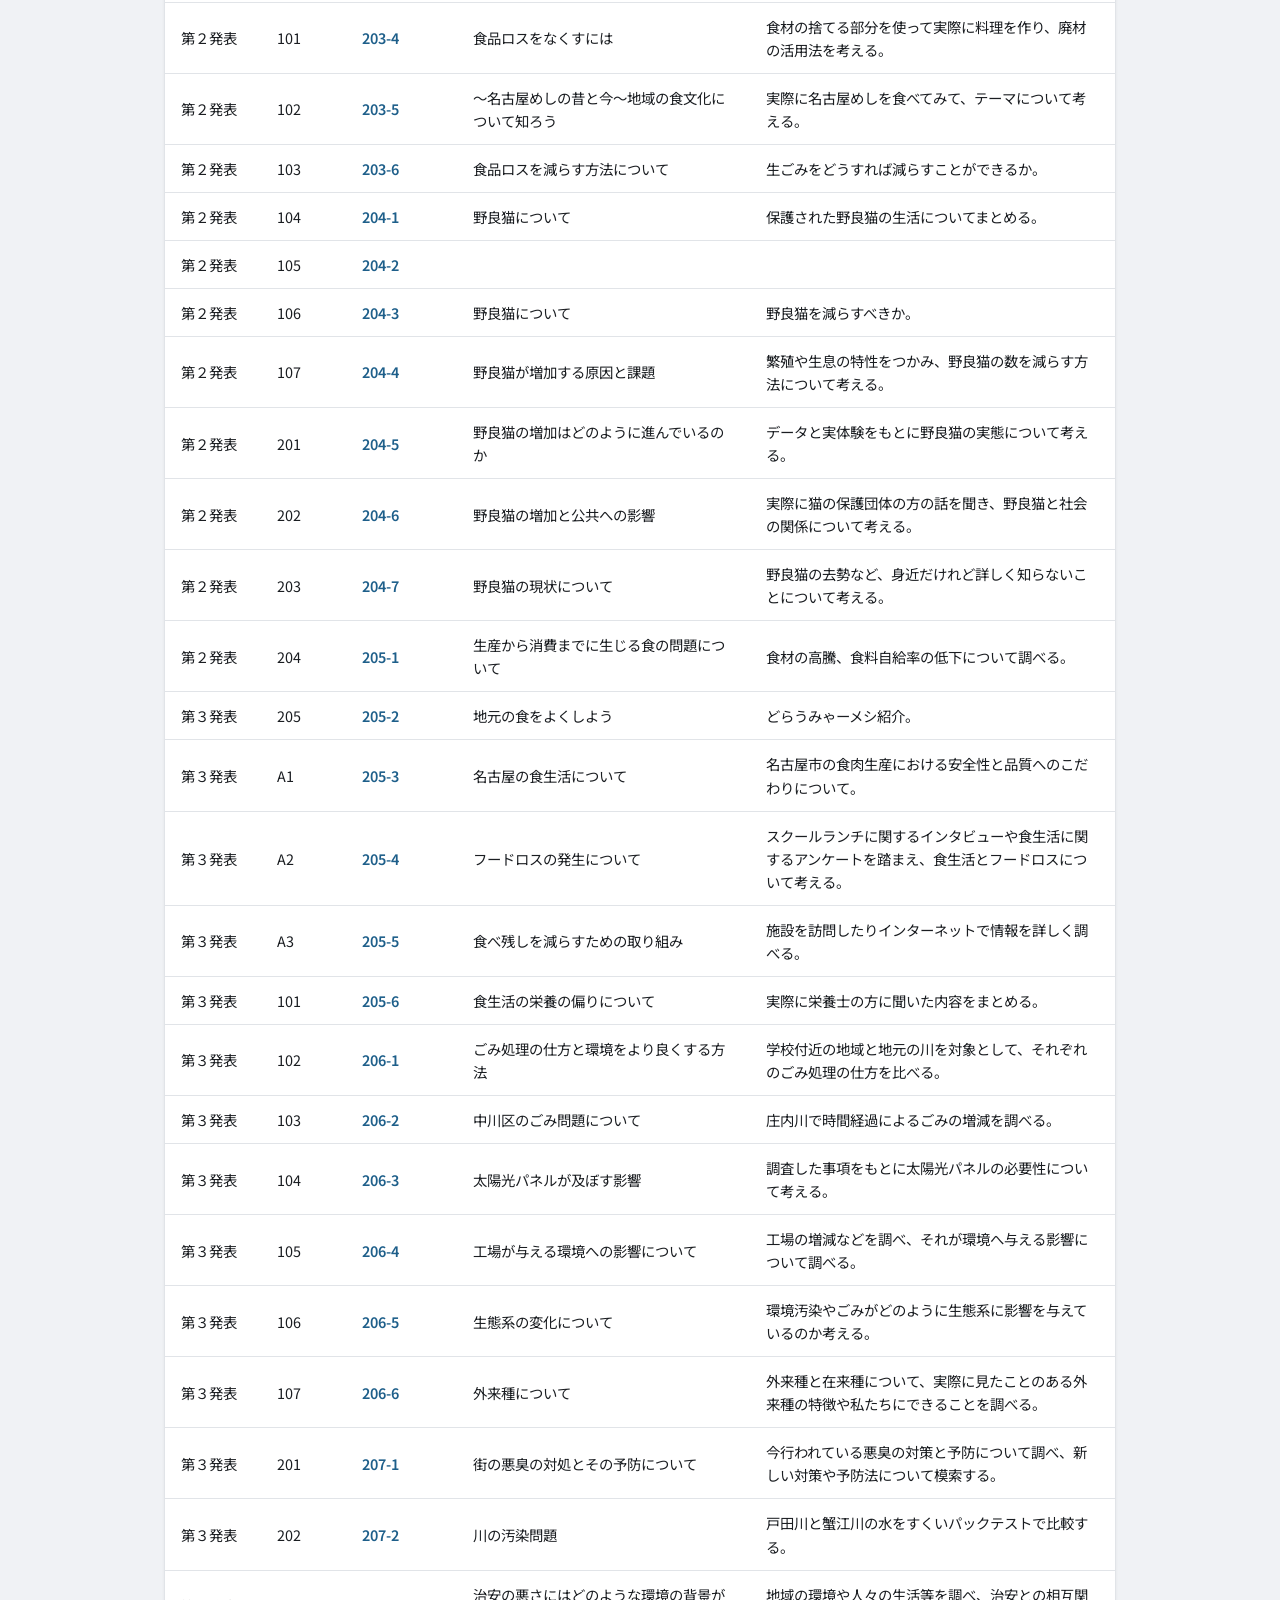
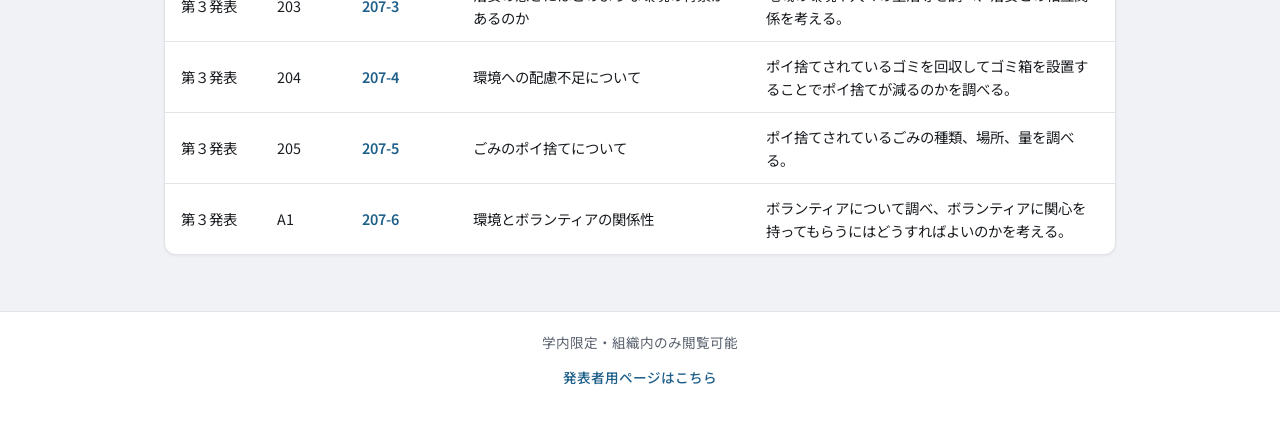
==== commit 7dc019c0: "small revision" ====
--- a/index.html
+++ b/index.html
@@ -21,7 +21,7 @@
     <section class="schedule-section">
       <div class="section-header">
         <h2 class="section-title">発表スケジュール</h2>
-        <p class="section-desc">グループ名をクリックすると、発表詳細・資料ページへ移動します。</p>
+        <p class="section-desc">行（枠内）をクリックすると、発表詳細・資料ページへ移動します。</p>
       </div>
 
       <div class="search-card">
--- a/style.css
+++ b/style.css
@@ -318,7 +318,11 @@
   transition: background 0.15s;
 }
 
-.schedule-table tbody tr:hover {
+.schedule-table tbody tr.schedule-row-clickable {
+  cursor: pointer;
+}
+
+.schedule-table tbody tr.schedule-row-clickable:hover {
   background: var(--accent-light);
 }
 
@@ -326,18 +330,9 @@
   border-bottom: 0;
 }
 
-.schedule-table .group-link {
+.schedule-table .group-name-cell {
+  font-weight: 600;
   color: var(--accent);
-  text-decoration: none;
-  font-weight: 600;
-  padding: 0.2em 0;
-  border-radius: 4px;
-  transition: color 0.15s, background 0.15s;
-}
-
-.schedule-table .group-link:hover {
-  color: var(--accent-hover);
-  background: rgba(30, 95, 138, 0.08);
 }
 
 .empty-row {
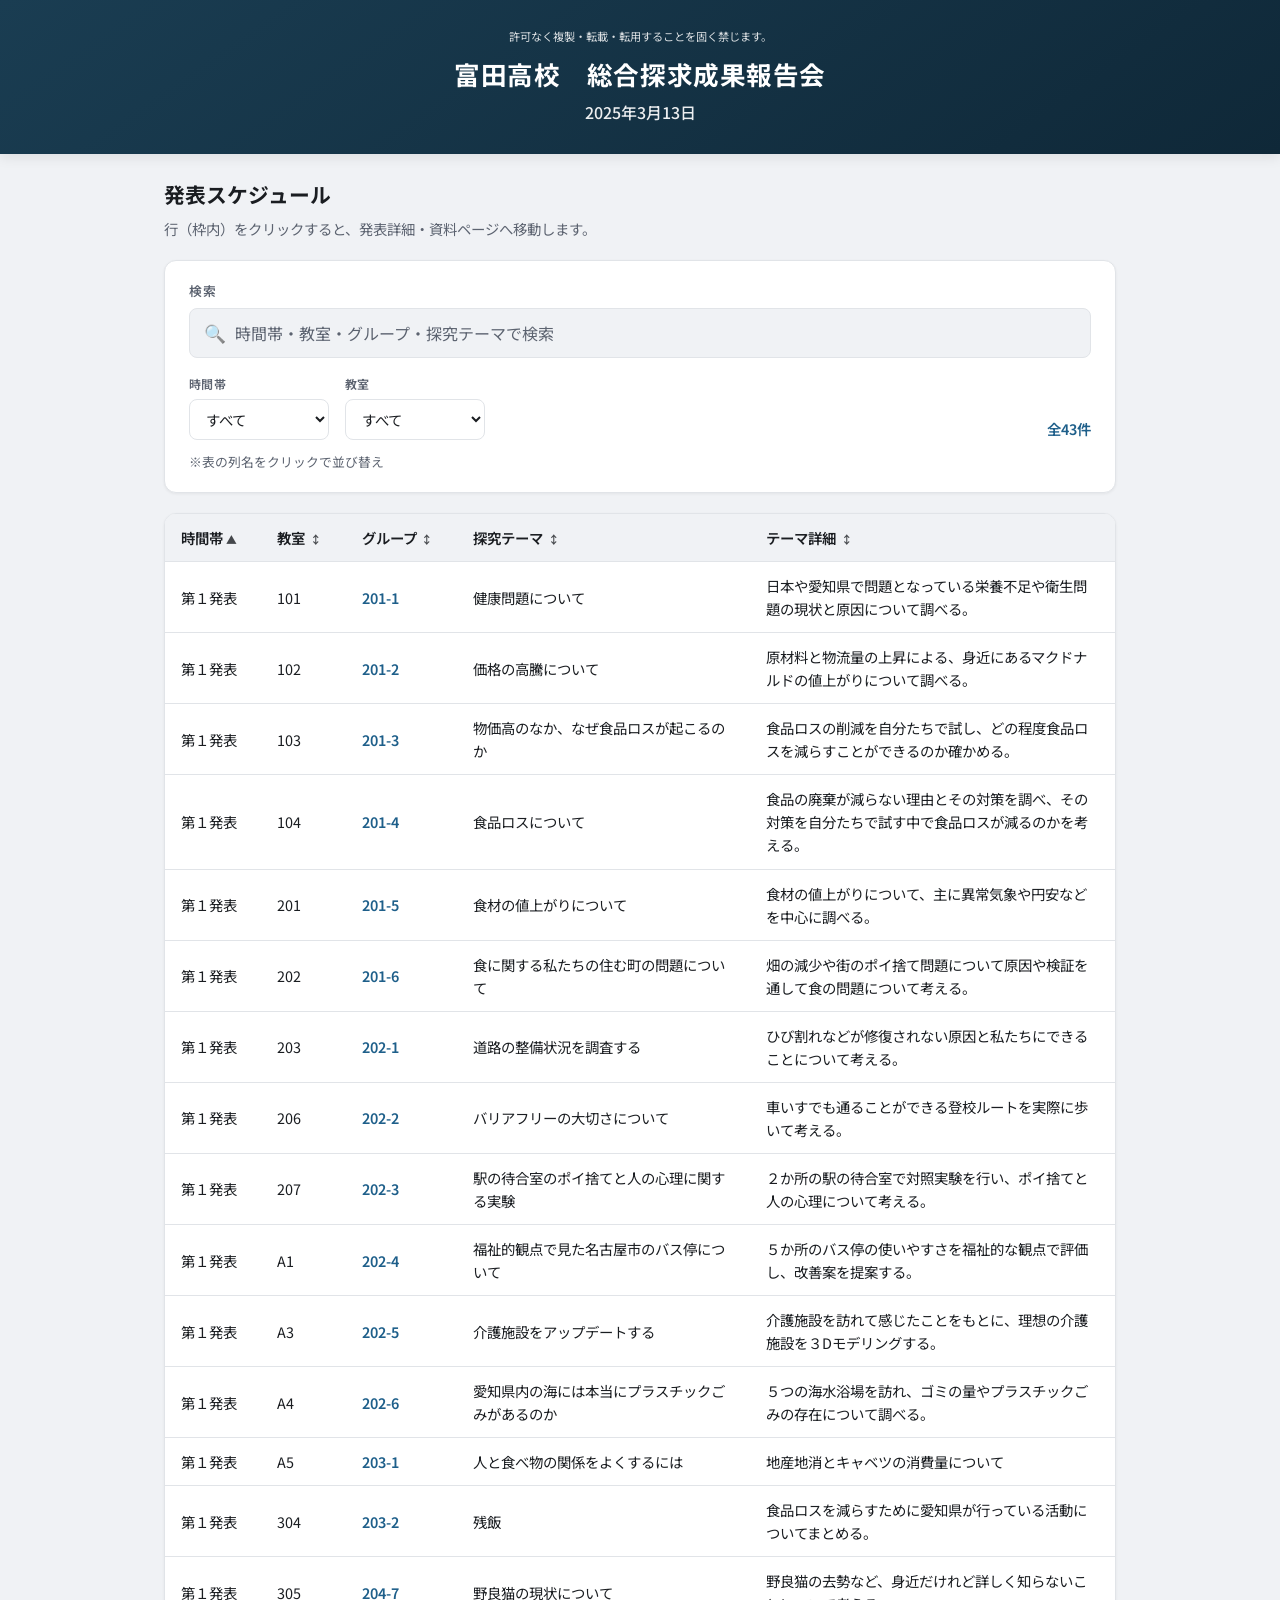
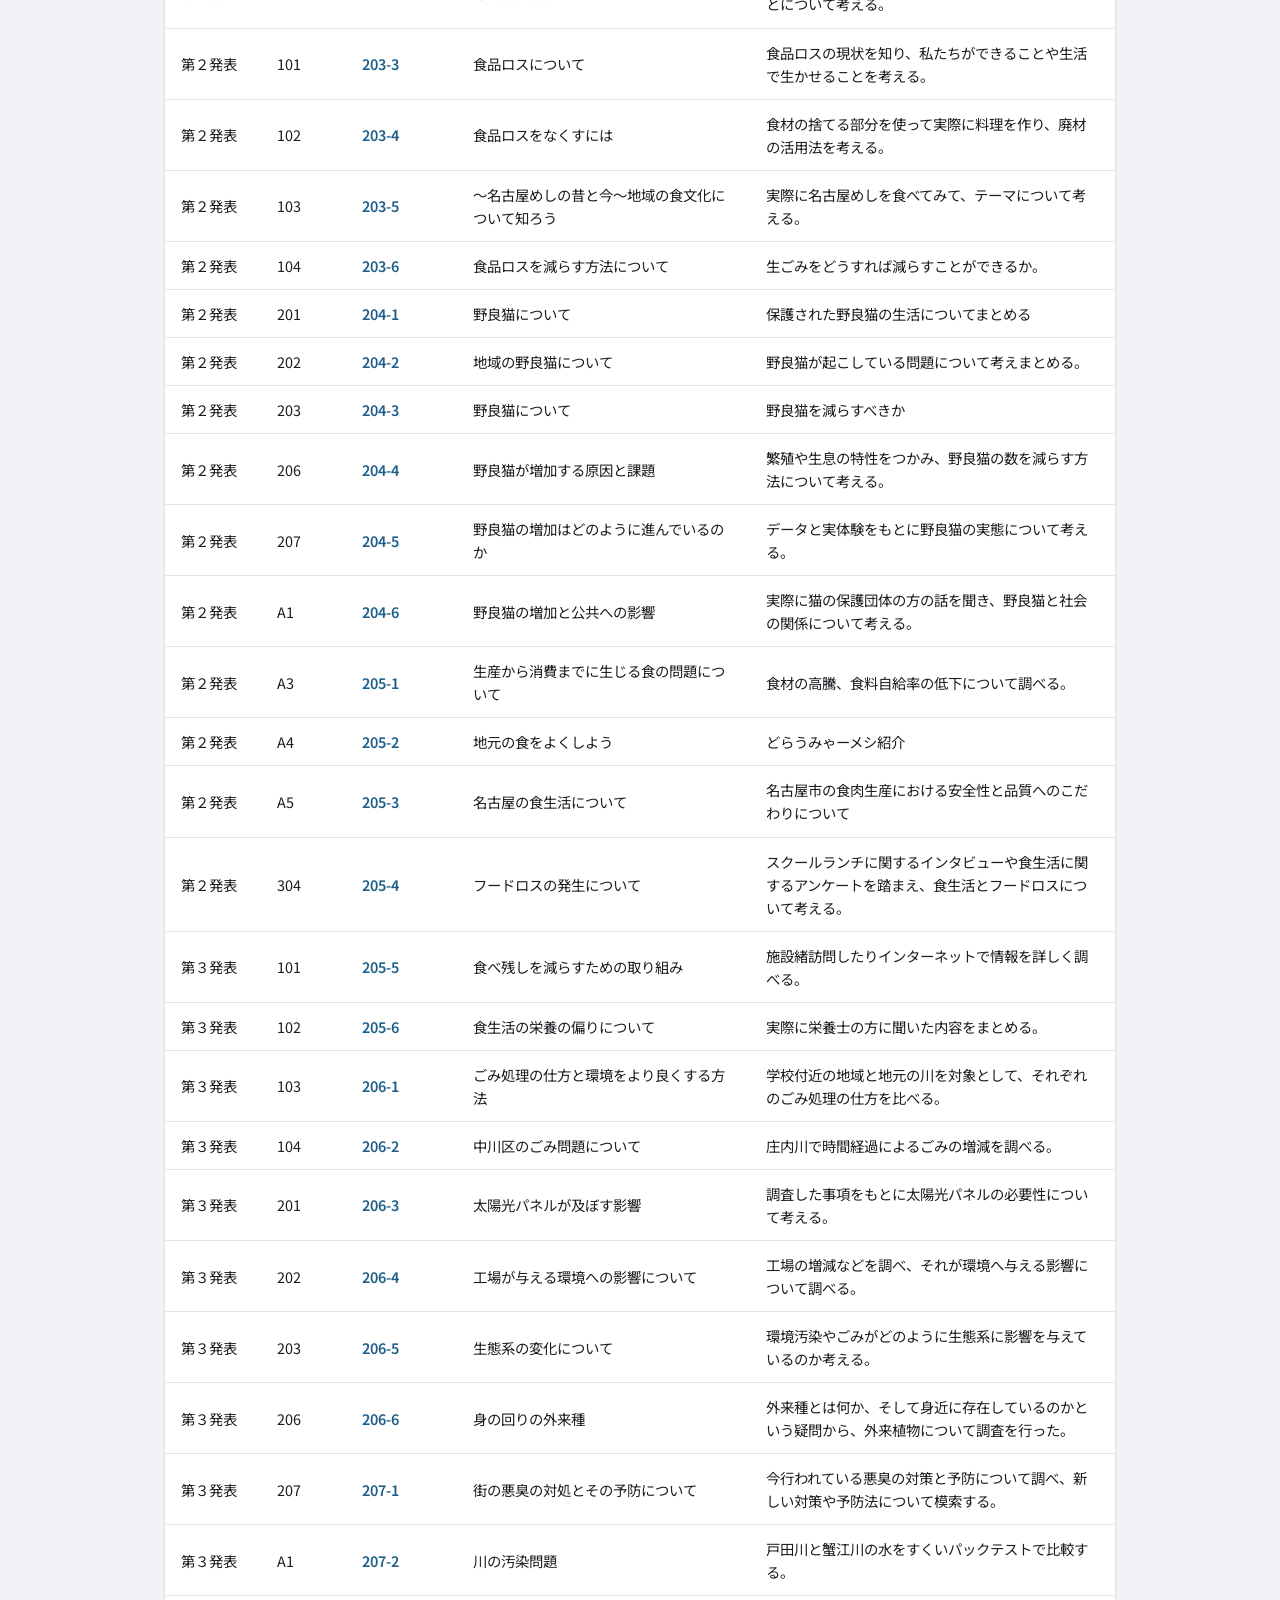
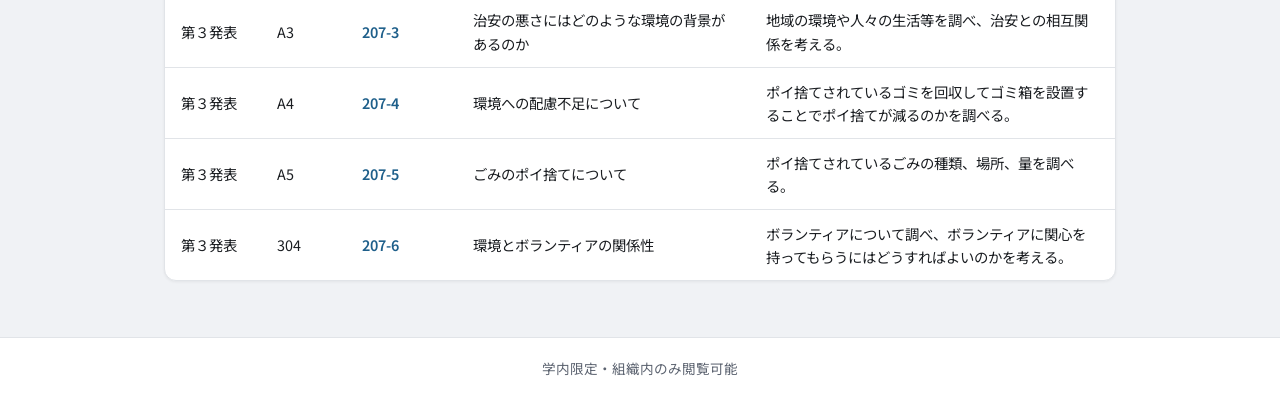
==== commit edd07a1a: "delete_presenter_section" ====
--- a/index.html
+++ b/index.html
@@ -3,7 +3,7 @@
 <head>
   <meta charset="UTF-8">
   <meta name="viewport" content="width=device-width, initial-scale=1">
-  <title>総合探究成果報告会 - スケジュール</title>
+  <title>富田高校　総合探求成果報告会 - スケジュール</title>
   <link rel="preconnect" href="https://fonts.googleapis.com">
   <link rel="preconnect" href="https://fonts.gstatic.com" crossorigin>
   <link href="https://fonts.googleapis.com/css2?family=Noto+Sans+JP:wght@400;500;600;700&display=swap" rel="stylesheet">
@@ -12,7 +12,8 @@
 <body>
   <header class="site-header">
     <div class="site-header-inner">
-      <h1 class="site-title">総合探究成果報告会</h1>
+      <p class="site-copyright-notice">許可なく複製・転載・転用することを固く禁じます。</p>
+      <h1 class="site-title">富田高校　総合探求成果報告会</h1>
       <p class="site-event-date" id="eventDate">2025年3月13日</p>
     </div>
   </header>
@@ -74,7 +75,6 @@
 
   <footer class="site-footer">
     <p class="site-footer-text">学内限定・組織内のみ閲覧可能</p>
-    <p><a href="presenter/" class="site-footer-link">発表者用ページはこちら</a></p>
   </footer>
 
   <script src="schedule.js"></script>
--- a/style.css
+++ b/style.css
@@ -47,6 +47,19 @@
   margin: 0 auto;
 }
 
+.site-copyright-notice {
+  margin: 0 0 0.5rem;
+  font-size: 0.7rem;
+  opacity: 0.85;
+  font-weight: 400;
+}
+
+.site-copyright-notice--inline {
+  margin: 0 0 0.75rem;
+  color: var(--text-muted);
+  font-size: 0.7rem;
+}
+
 .site-title {
   margin: 0 0 0.35rem;
   font-size: 1.6rem;
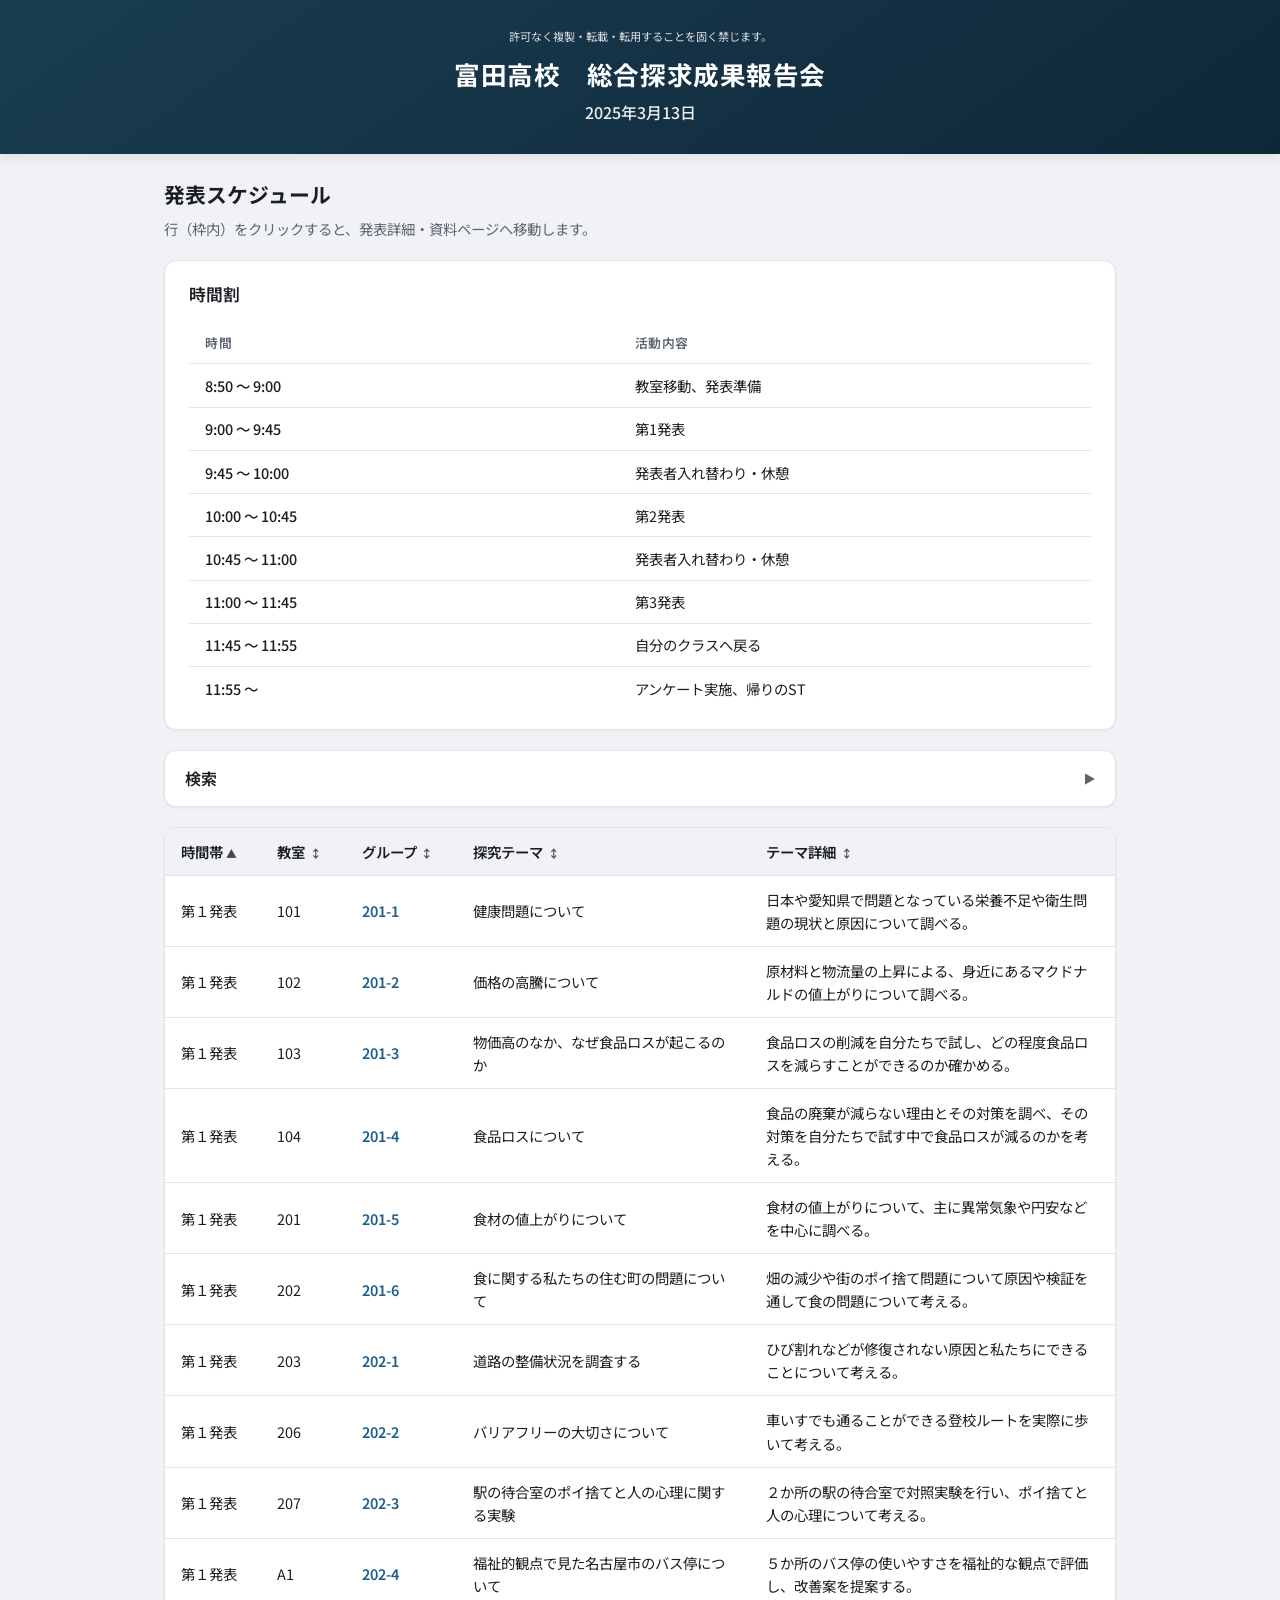
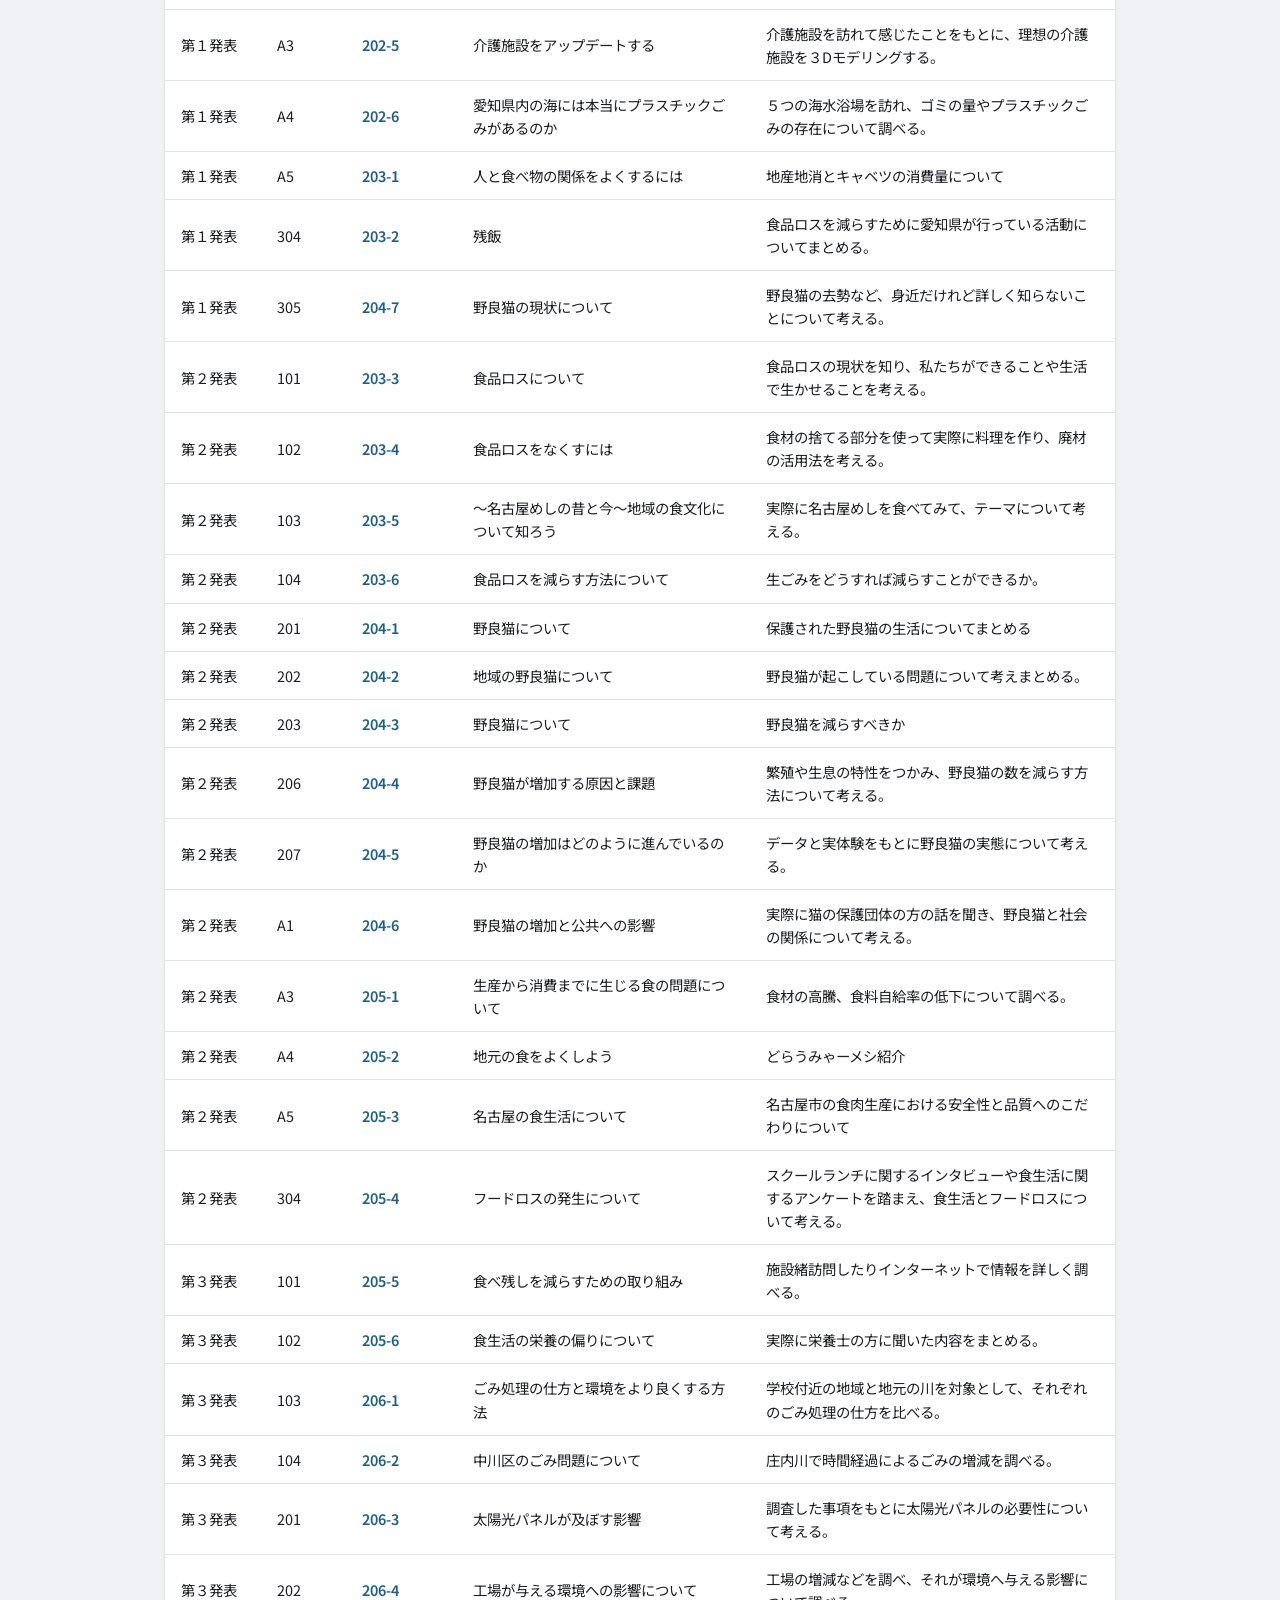
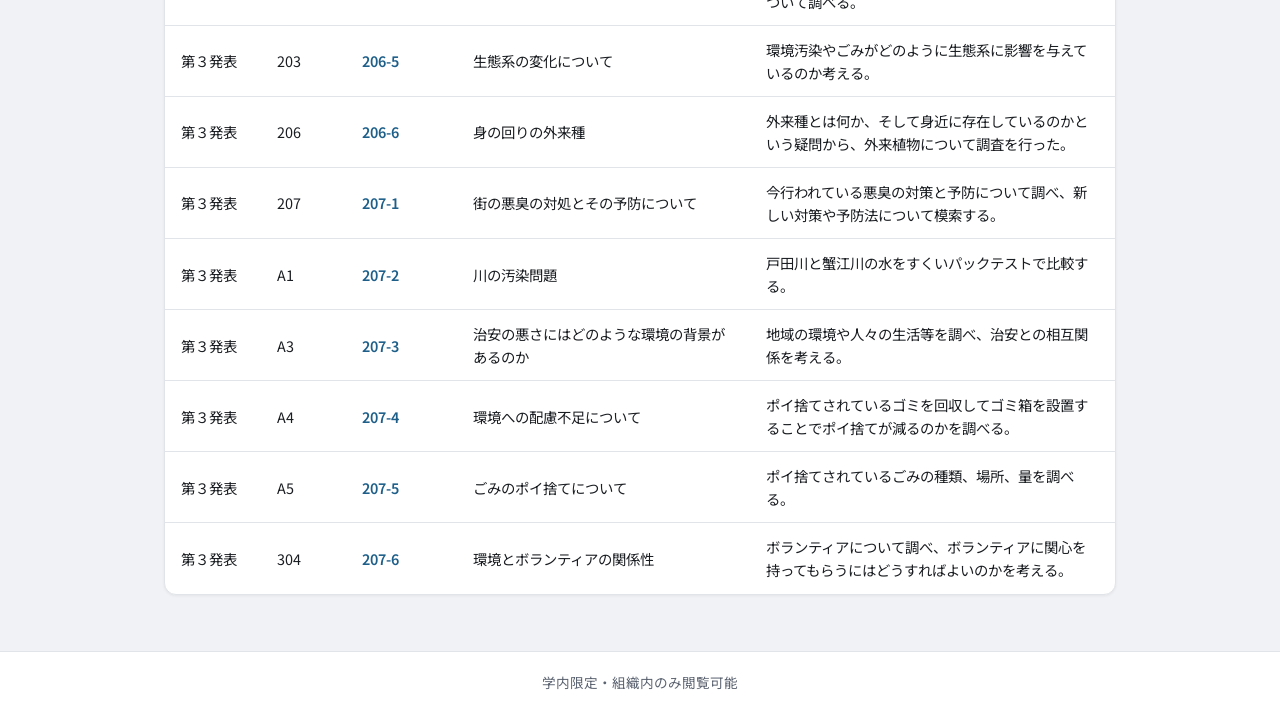
==== commit 3c5f7001: "add_time_shedule" ====
--- a/index.html
+++ b/index.html
@@ -25,32 +25,59 @@
         <p class="section-desc">行（枠内）をクリックすると、発表詳細・資料ページへ移動します。</p>
       </div>
 
-      <div class="search-card">
-        <div class="search-row">
-          <label for="scheduleSearch" class="search-label">検索</label>
-          <div class="search-input-wrap">
-            <span class="search-icon" aria-hidden="true">🔍</span>
-            <input type="search" id="scheduleSearch" class="search-input" placeholder="時間帯・教室・グループ・探究テーマで検索" autocomplete="off">
-            <button type="button" id="searchClear" class="search-clear" title="クリア" aria-label="検索をクリア">×</button>
+      <div class="time-table-card">
+        <h3 class="time-table-title">時間割</h3>
+        <div class="table-wrap">
+          <table class="time-table" aria-label="本日の時間割">
+            <thead>
+              <tr>
+                <th>時間</th>
+                <th>活動内容</th>
+              </tr>
+            </thead>
+            <tbody>
+              <tr><td>8:50 ～ 9:00</td><td>教室移動、発表準備</td></tr>
+              <tr><td>9:00 ～ 9:45</td><td>第1発表</td></tr>
+              <tr><td>9:45 ～ 10:00</td><td>発表者入れ替わり・休憩</td></tr>
+              <tr><td>10:00 ～ 10:45</td><td>第2発表</td></tr>
+              <tr><td>10:45 ～ 11:00</td><td>発表者入れ替わり・休憩</td></tr>
+              <tr><td>11:00 ～ 11:45</td><td>第3発表</td></tr>
+              <tr><td>11:45 ～ 11:55</td><td>自分のクラスへ戻る</td></tr>
+              <tr><td>11:55 ～</td><td>アンケート実施、帰りのST</td></tr>
+            </tbody>
+          </table>
+        </div>
+      </div>
+
+      <details class="search-details" id="searchDetails">
+        <summary class="search-summary">検索 <span class="collapse-icon" aria-hidden="true"></span></summary>
+        <div class="search-card">
+          <div class="search-row">
+            <label for="scheduleSearch" class="search-label">検索</label>
+            <div class="search-input-wrap">
+              <span class="search-icon" aria-hidden="true">🔍</span>
+              <input type="search" id="scheduleSearch" class="search-input" placeholder="時間帯・教室・グループ・探究テーマで検索" autocomplete="off">
+              <button type="button" id="searchClear" class="search-clear" title="クリア" aria-label="検索をクリア">×</button>
+            </div>
           </div>
+          <div class="filter-row">
+            <div class="filter-group">
+              <label for="filterTimeslot" class="filter-label">時間帯</label>
+              <select id="filterTimeslot" class="filter-select">
+                <option value="">すべて</option>
+              </select>
+            </div>
+            <div class="filter-group">
+              <label for="filterRoom" class="filter-label">教室</label>
+              <select id="filterRoom" class="filter-select">
+                <option value="">すべて</option>
+              </select>
+            </div>
+            <p class="result-count" id="resultCount">—</p>
+          </div>
+          <p class="sort-hint">※表の列名をクリックで並び替え</p>
         </div>
-        <div class="filter-row">
-          <div class="filter-group">
-            <label for="filterTimeslot" class="filter-label">時間帯</label>
-            <select id="filterTimeslot" class="filter-select">
-              <option value="">すべて</option>
-            </select>
-          </div>
-          <div class="filter-group">
-            <label for="filterRoom" class="filter-label">教室</label>
-            <select id="filterRoom" class="filter-select">
-              <option value="">すべて</option>
-            </select>
-          </div>
-          <p class="result-count" id="resultCount">—</p>
-        </div>
-        <p class="sort-hint">※表の列名をクリックで並び替え</p>
-      </div>
+      </details>
 
       <div class="table-card">
         <div class="table-wrap">
--- a/style.css
+++ b/style.css
@@ -104,6 +104,124 @@
   color: var(--text-muted);
 }
 
+/* ===== 時間割テーブル ===== */
+.time-table-card {
+  background: var(--bg-card);
+  border-radius: var(--radius);
+  padding: 1.25rem 1.5rem;
+  margin-bottom: 1.25rem;
+  box-shadow: var(--shadow-sm);
+  border: 1px solid var(--border);
+}
+
+.time-table-title {
+  margin: 0 0 1rem;
+  font-size: 1.05rem;
+  font-weight: 600;
+  color: var(--text);
+}
+
+.time-table {
+  width: 100%;
+  border-collapse: collapse;
+  font-size: 0.9rem;
+}
+
+.time-table th,
+.time-table td {
+  padding: 0.6rem 1rem;
+  text-align: left;
+  border-bottom: 1px solid var(--border);
+}
+
+.time-table th {
+  font-weight: 600;
+  color: var(--text-muted);
+  font-size: 0.8rem;
+  text-transform: uppercase;
+  letter-spacing: 0.04em;
+  width: 11em;
+}
+
+.time-table th:first-child {
+  width: 10em;
+}
+
+.time-table tbody tr:last-child td {
+  border-bottom: none;
+}
+
+.time-table td:first-child {
+  font-variant-numeric: tabular-nums;
+  color: var(--text);
+  font-weight: 500;
+}
+
+/* ===== 検索（折りたたみ） ===== */
+.search-details {
+  margin-bottom: 1.25rem;
+  border: 1px solid var(--border);
+  border-radius: var(--radius);
+  background: var(--bg-card);
+  box-shadow: var(--shadow-sm);
+  overflow: hidden;
+}
+
+.search-summary {
+  list-style: none;
+  padding: 0.9rem 1.25rem;
+  font-size: 1rem;
+  font-weight: 600;
+  color: var(--text);
+  cursor: pointer;
+  display: flex;
+  align-items: center;
+  justify-content: space-between;
+  gap: 0.5rem;
+  user-select: none;
+  transition: background 0.15s;
+}
+
+.search-summary:hover {
+  background: var(--accent-light);
+}
+
+.search-summary::-webkit-details-marker {
+  display: none;
+}
+
+.search-summary::marker {
+  display: none;
+}
+
+.collapse-icon {
+  display: inline-block;
+  font-size: 0.75rem;
+  color: var(--text-muted);
+  transition: transform 0.2s ease;
+  flex-shrink: 0;
+}
+
+.collapse-icon::before {
+  content: "▼";
+}
+
+.search-details[open] .collapse-icon {
+  transform: rotate(0deg);
+}
+
+.search-details:not([open]) .collapse-icon {
+  transform: rotate(-90deg);
+}
+
+.search-details .search-card {
+  margin-bottom: 0;
+  border-radius: 0;
+  border: none;
+  border-top: 1px solid var(--border);
+  box-shadow: none;
+}
+
 /* ===== 検索カード ===== */
 .search-card {
   background: var(--bg-card);
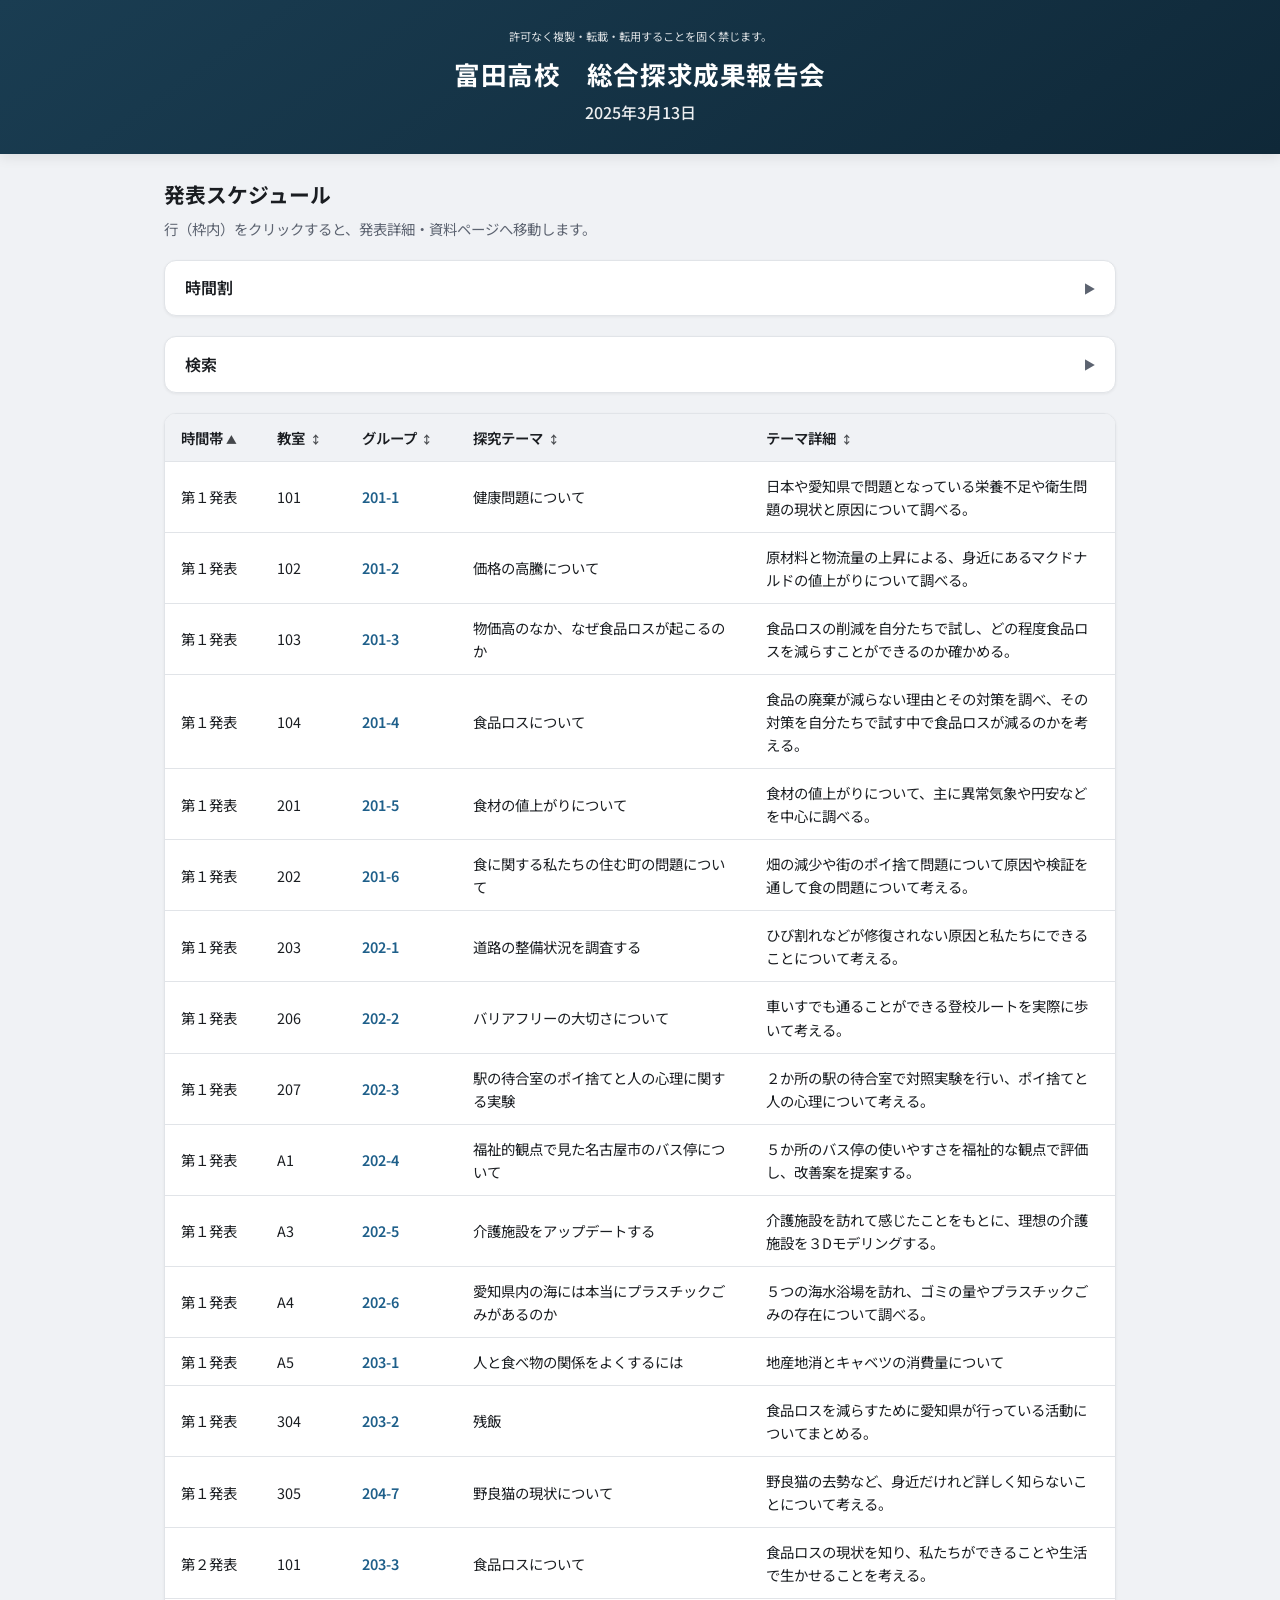
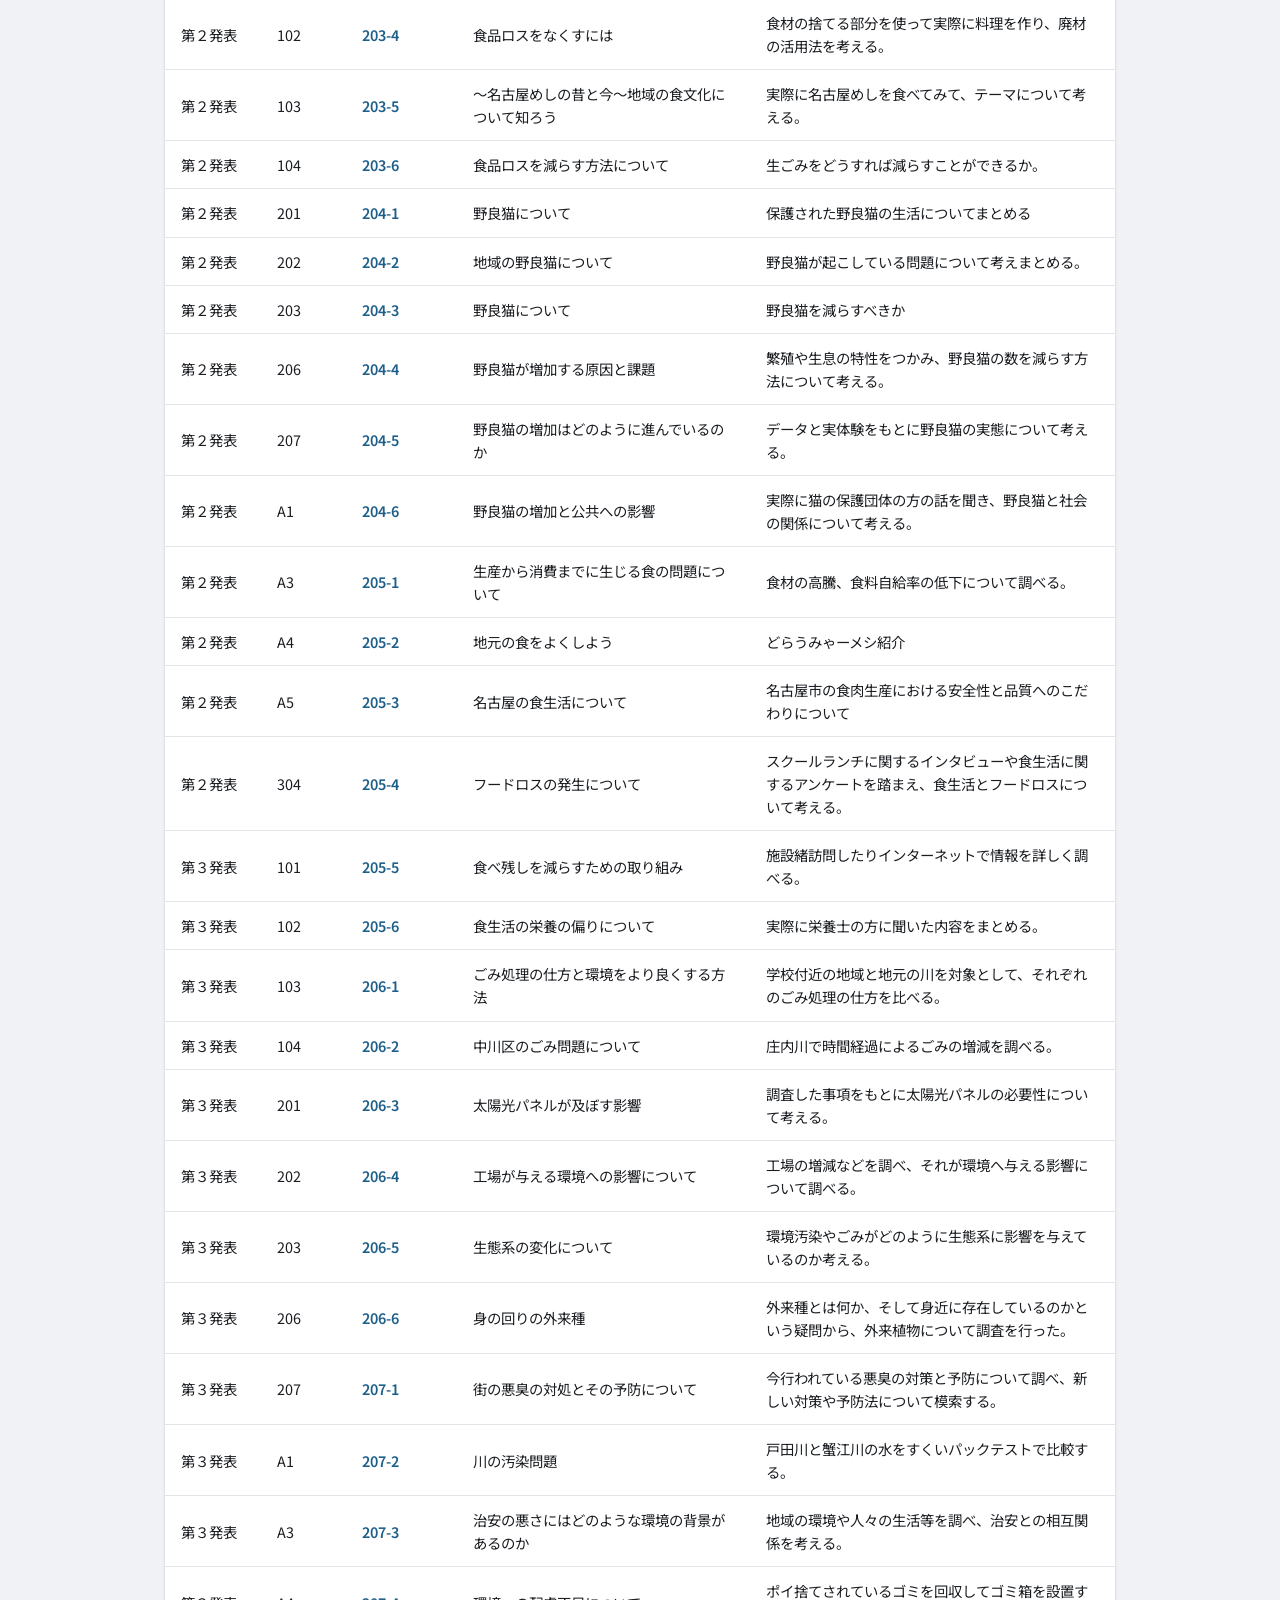
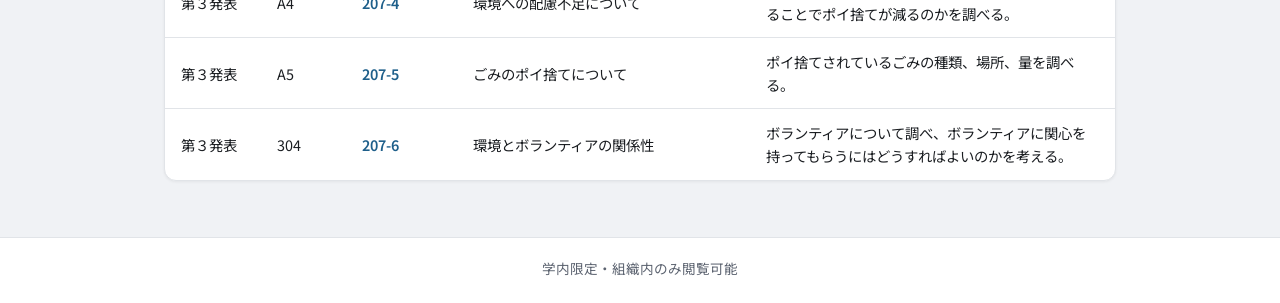
==== commit 43f79f3d: "foldable" ====
--- a/index.html
+++ b/index.html
@@ -25,29 +25,31 @@
         <p class="section-desc">行（枠内）をクリックすると、発表詳細・資料ページへ移動します。</p>
       </div>
 
-      <div class="time-table-card">
-        <h3 class="time-table-title">時間割</h3>
-        <div class="table-wrap">
-          <table class="time-table" aria-label="本日の時間割">
-            <thead>
-              <tr>
-                <th>時間</th>
-                <th>活動内容</th>
-              </tr>
-            </thead>
-            <tbody>
-              <tr><td>8:50 ～ 9:00</td><td>教室移動、発表準備</td></tr>
-              <tr><td>9:00 ～ 9:45</td><td>第1発表</td></tr>
-              <tr><td>9:45 ～ 10:00</td><td>発表者入れ替わり・休憩</td></tr>
-              <tr><td>10:00 ～ 10:45</td><td>第2発表</td></tr>
-              <tr><td>10:45 ～ 11:00</td><td>発表者入れ替わり・休憩</td></tr>
-              <tr><td>11:00 ～ 11:45</td><td>第3発表</td></tr>
-              <tr><td>11:45 ～ 11:55</td><td>自分のクラスへ戻る</td></tr>
-              <tr><td>11:55 ～</td><td>アンケート実施、帰りのST</td></tr>
-            </tbody>
-          </table>
+      <details class="time-details" id="timeDetails">
+        <summary class="time-summary">時間割 <span class="collapse-icon" aria-hidden="true"></span></summary>
+        <div class="time-table-card">
+          <div class="table-wrap">
+            <table class="time-table" aria-label="本日の時間割">
+              <thead>
+                <tr>
+                  <th>時間</th>
+                  <th>活動内容</th>
+                </tr>
+              </thead>
+              <tbody>
+                <tr><td>8:50 ～ 9:00</td><td>教室移動、発表準備</td></tr>
+                <tr><td>9:00 ～ 9:45</td><td>第1発表</td></tr>
+                <tr><td>9:45 ～ 10:00</td><td>発表者入れ替わり・休憩</td></tr>
+                <tr><td>10:00 ～ 10:45</td><td>第2発表</td></tr>
+                <tr><td>10:45 ～ 11:00</td><td>発表者入れ替わり・休憩</td></tr>
+                <tr><td>11:00 ～ 11:45</td><td>第3発表</td></tr>
+                <tr><td>11:45 ～ 11:55</td><td>自分のクラスへ戻る</td></tr>
+                <tr><td>11:55 ～</td><td>アンケート実施、帰りのST</td></tr>
+              </tbody>
+            </table>
+          </div>
         </div>
-      </div>
+      </details>
 
       <details class="search-details" id="searchDetails">
         <summary class="search-summary">検索 <span class="collapse-icon" aria-hidden="true"></span></summary>
--- a/style.css
+++ b/style.css
@@ -104,6 +104,63 @@
   color: var(--text-muted);
 }
 
+/* ===== 時間割（折りたたみ） ===== */
+.time-details {
+  margin-bottom: 1.25rem;
+  border: 1px solid var(--border);
+  border-radius: var(--radius);
+  background: var(--bg-card);
+  box-shadow: var(--shadow-sm);
+  overflow: hidden;
+}
+
+.time-summary {
+  list-style: none;
+  padding: 0.9rem 1.25rem;
+  font-size: 1rem;
+  font-weight: 600;
+  color: var(--text);
+  cursor: pointer;
+  display: flex;
+  align-items: center;
+  justify-content: space-between;
+  gap: 0.5rem;
+  user-select: none;
+  transition: background 0.15s;
+}
+
+.time-summary:hover {
+  background: var(--accent-light);
+}
+
+.time-summary::-webkit-details-marker {
+  display: none;
+}
+
+.time-summary::marker {
+  display: none;
+}
+
+.time-details .collapse-icon::before {
+  content: "▼";
+}
+
+.time-details[open] .collapse-icon {
+  transform: rotate(0deg);
+}
+
+.time-details:not([open]) .collapse-icon {
+  transform: rotate(-90deg);
+}
+
+.time-details .time-table-card {
+  margin-bottom: 0;
+  border-radius: 0;
+  border: none;
+  border-top: 1px solid var(--border);
+  box-shadow: none;
+}
+
 /* ===== 時間割テーブル ===== */
 .time-table-card {
   background: var(--bg-card);
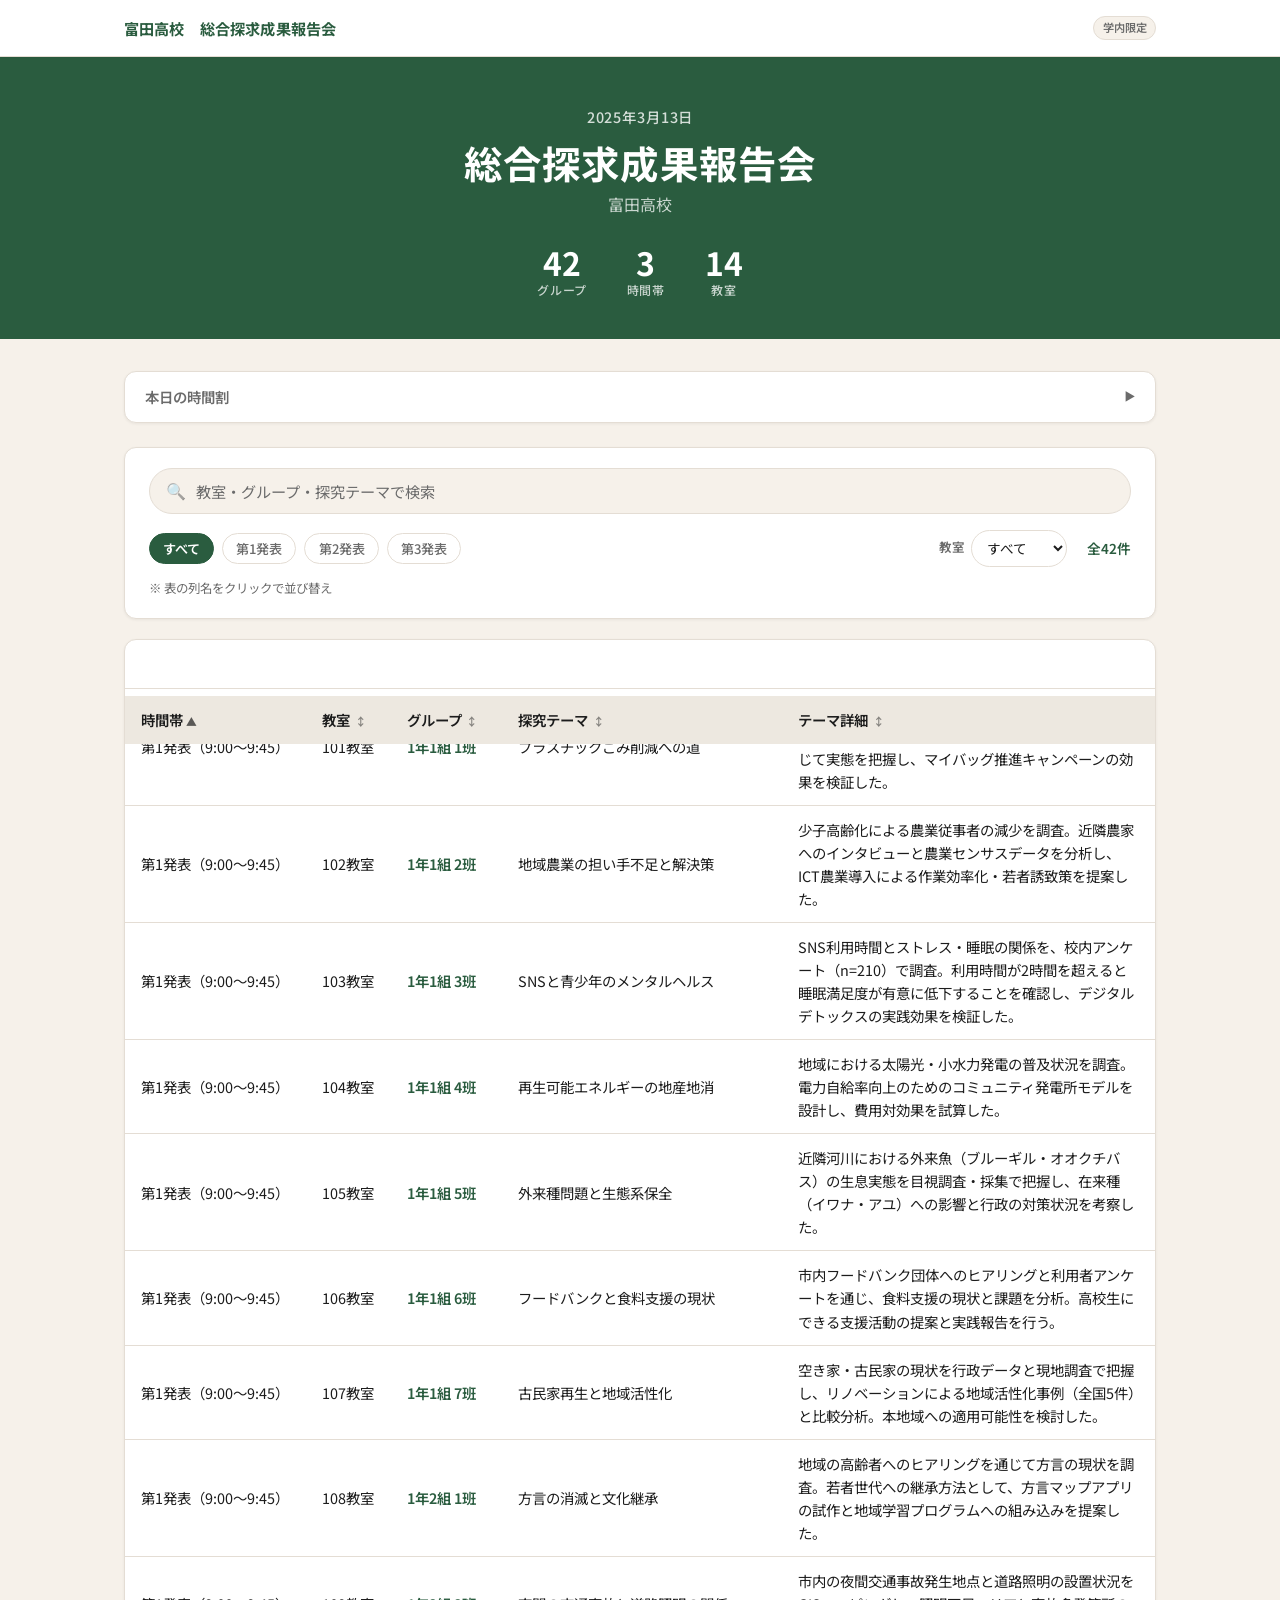
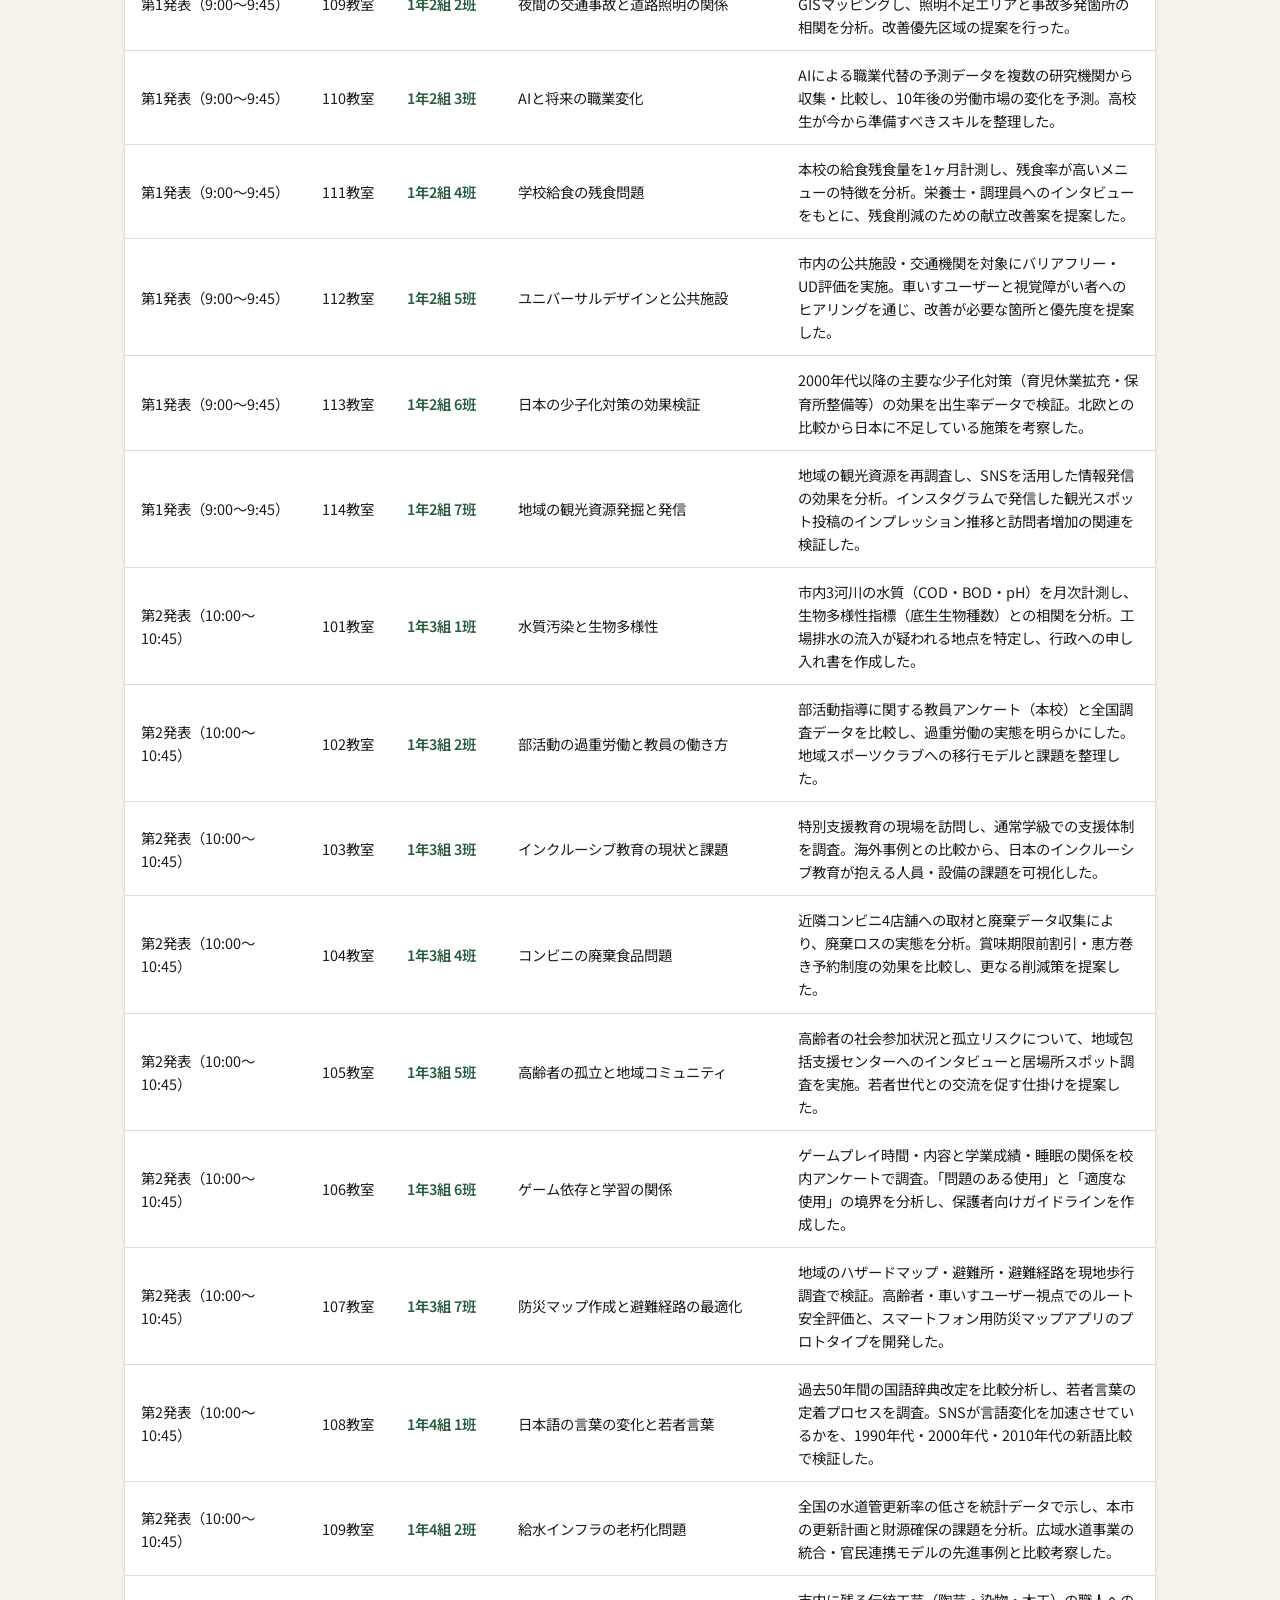
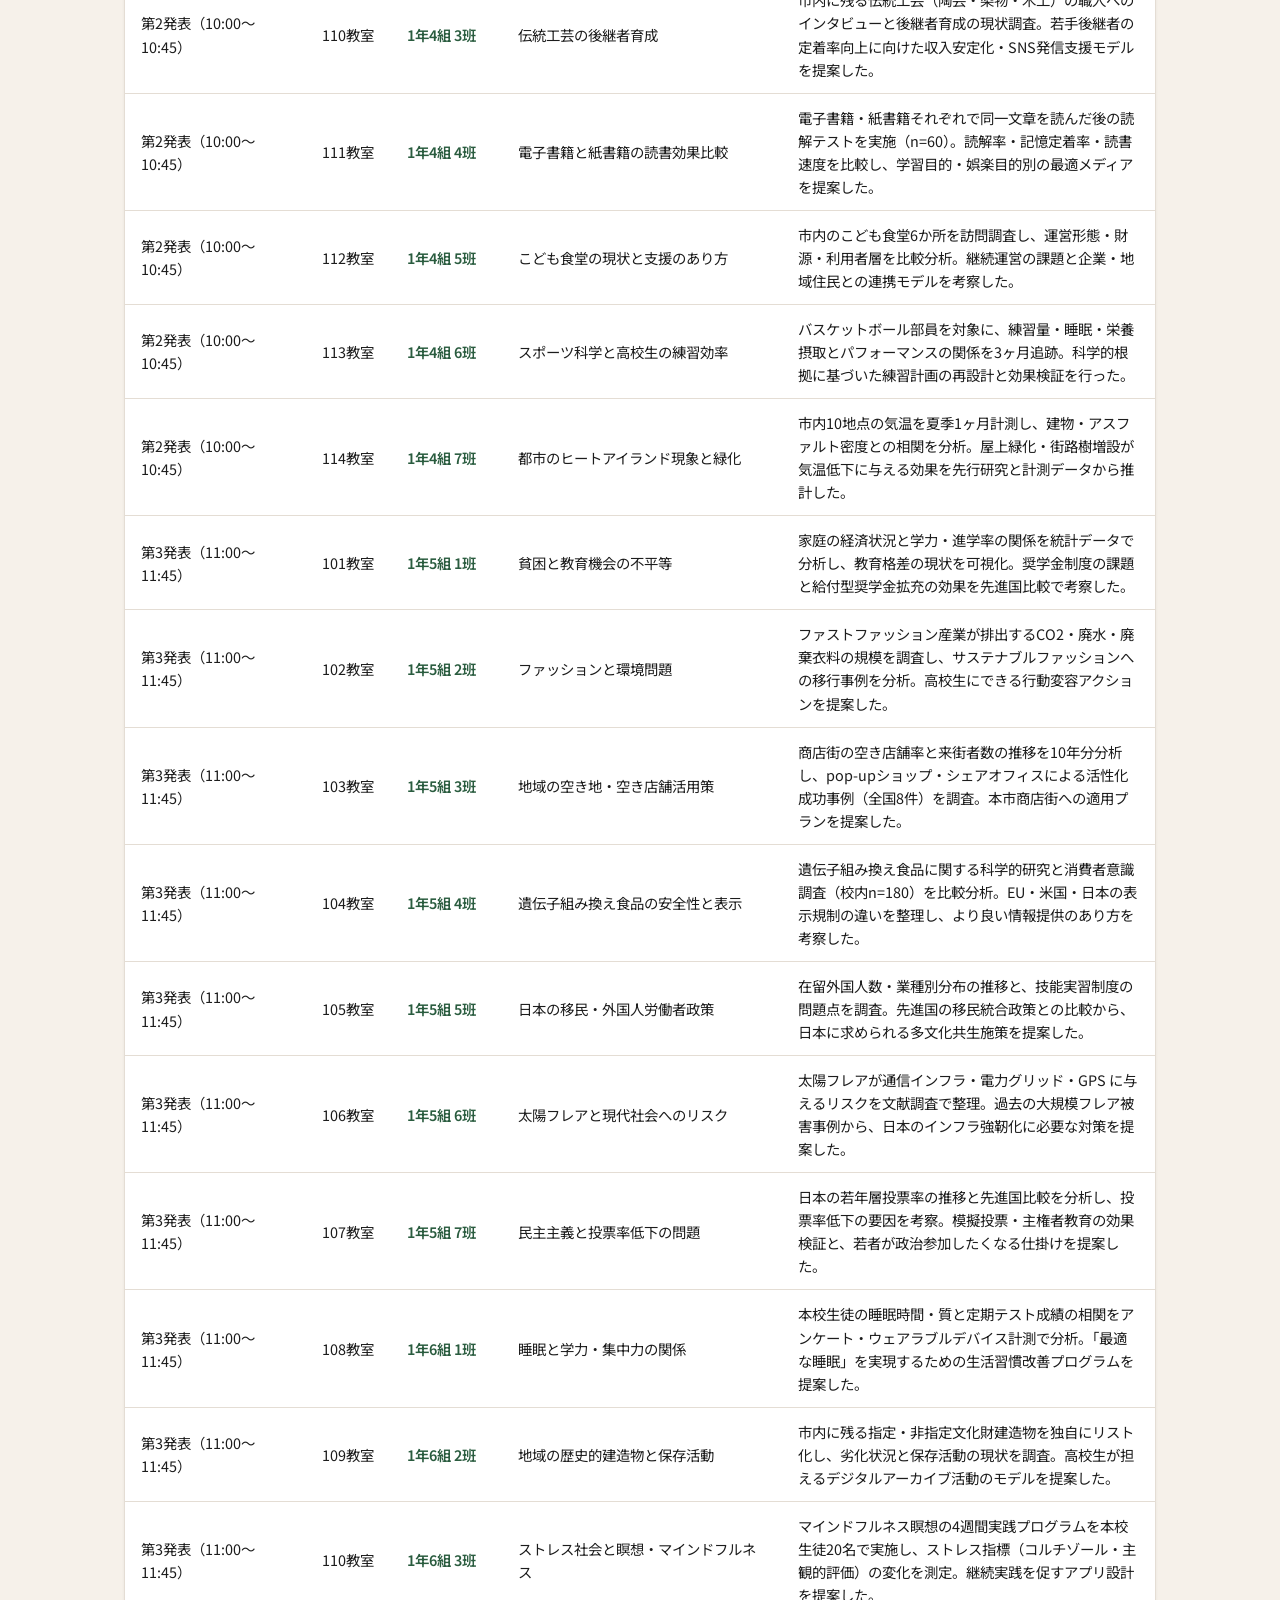
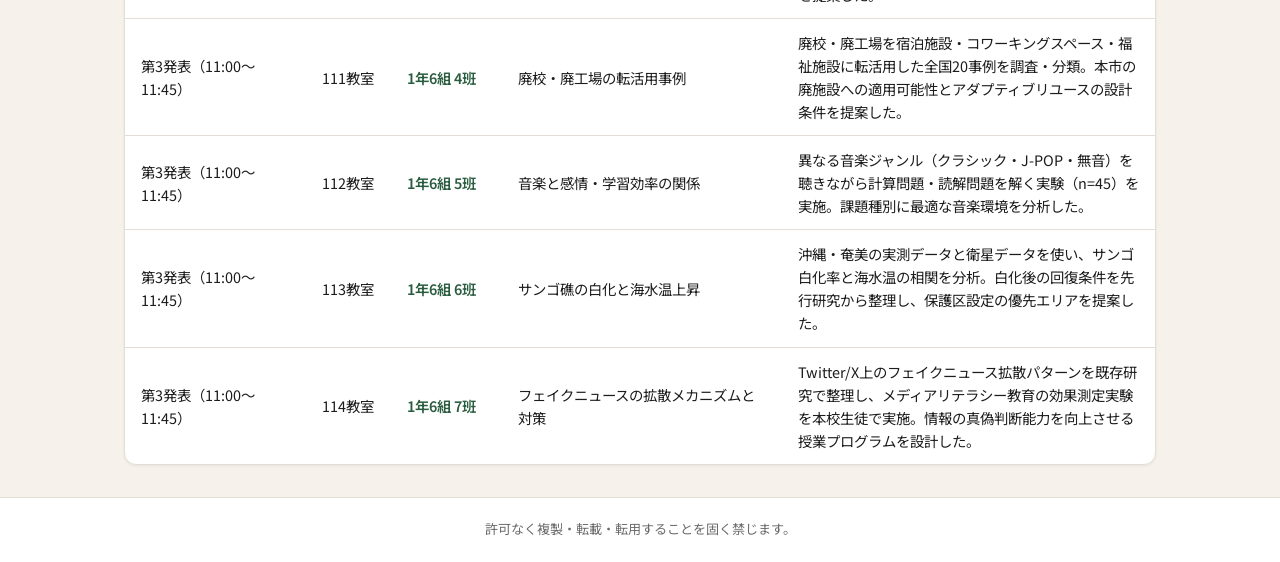
==== commit 4e73dfdc: "Redesign UI: warm cream/forest-green theme, hero section, pill filters - style.css: new color tokens" ====
--- a/index.html
+++ b/index.html
@@ -10,100 +10,115 @@
   <link rel="stylesheet" href="style.css">
 </head>
 <body>
-  <header class="site-header">
-    <div class="site-header-inner">
-      <p class="site-copyright-notice">許可なく複製・転載・転用することを固く禁じます。</p>
-      <h1 class="site-title">富田高校　総合探求成果報告会</h1>
-      <p class="site-event-date" id="eventDate">2025年3月13日</p>
+
+  <!-- ナビゲーションバー -->
+  <nav class="site-nav">
+    <div class="site-nav-inner">
+      <span class="site-nav-title">富田高校　総合探求成果報告会</span>
+      <span class="site-nav-badge">学内限定</span>
     </div>
-  </header>
+  </nav>
+
+  <!-- ヒーローセクション -->
+  <section class="hero">
+    <div class="hero-inner">
+      <p class="hero-eyebrow" id="eventDate">2025年3月13日</p>
+      <h1 class="hero-title">総合探求成果報告会</h1>
+      <p class="hero-sub">富田高校</p>
+      <div class="hero-stats">
+        <div class="hero-stat">
+          <span class="stat-num" id="statGroups">—</span>
+          <span class="stat-label">グループ</span>
+        </div>
+        <div class="hero-stat">
+          <span class="stat-num">3</span>
+          <span class="stat-label">時間帯</span>
+        </div>
+        <div class="hero-stat">
+          <span class="stat-num" id="statRooms">—</span>
+          <span class="stat-label">教室</span>
+        </div>
+      </div>
+    </div>
+  </section>
 
   <main class="main">
-    <section class="schedule-section">
-      <div class="section-header">
-        <h2 class="section-title">発表スケジュール</h2>
-        <p class="section-desc">行（枠内）をクリックすると、発表詳細・資料ページへ移動します。</p>
-      </div>
 
-      <details class="time-details" id="timeDetails">
-        <summary class="time-summary">時間割 <span class="collapse-icon" aria-hidden="true"></span></summary>
-        <div class="time-table-card">
-          <div class="table-wrap">
-            <table class="time-table" aria-label="本日の時間割">
-              <thead>
-                <tr>
-                  <th>時間</th>
-                  <th>活動内容</th>
-                </tr>
-              </thead>
-              <tbody>
-                <tr><td>8:50 ～ 9:00</td><td>教室移動、発表準備</td></tr>
-                <tr><td>9:00 ～ 9:45</td><td>第1発表</td></tr>
-                <tr><td>9:45 ～ 10:00</td><td>発表者入れ替わり・休憩</td></tr>
-                <tr><td>10:00 ～ 10:45</td><td>第2発表</td></tr>
-                <tr><td>10:45 ～ 11:00</td><td>発表者入れ替わり・休憩</td></tr>
-                <tr><td>11:00 ～ 11:45</td><td>第3発表</td></tr>
-                <tr><td>11:45 ～ 11:55</td><td>自分のクラスへ戻る</td></tr>
-                <tr><td>11:55 ～</td><td>アンケート実施、帰りのST</td></tr>
-              </tbody>
-            </table>
-          </div>
-        </div>
-      </details>
-
-      <details class="search-details" id="searchDetails">
-        <summary class="search-summary">検索 <span class="collapse-icon" aria-hidden="true"></span></summary>
-        <div class="search-card">
-          <div class="search-row">
-            <label for="scheduleSearch" class="search-label">検索</label>
-            <div class="search-input-wrap">
-              <span class="search-icon" aria-hidden="true">🔍</span>
-              <input type="search" id="scheduleSearch" class="search-input" placeholder="時間帯・教室・グループ・探究テーマで検索" autocomplete="off">
-              <button type="button" id="searchClear" class="search-clear" title="クリア" aria-label="検索をクリア">×</button>
-            </div>
-          </div>
-          <div class="filter-row">
-            <div class="filter-group">
-              <label for="filterTimeslot" class="filter-label">時間帯</label>
-              <select id="filterTimeslot" class="filter-select">
-                <option value="">すべて</option>
-              </select>
-            </div>
-            <div class="filter-group">
-              <label for="filterRoom" class="filter-label">教室</label>
-              <select id="filterRoom" class="filter-select">
-                <option value="">すべて</option>
-              </select>
-            </div>
-            <p class="result-count" id="resultCount">—</p>
-          </div>
-          <p class="sort-hint">※表の列名をクリックで並び替え</p>
-        </div>
-      </details>
-
-      <div class="table-card">
+    <!-- 時間割（折りたたみ） -->
+    <details class="time-details" id="timeDetails">
+      <summary class="time-summary">本日の時間割 <span class="collapse-icon" aria-hidden="true"></span></summary>
+      <div class="time-table-card">
         <div class="table-wrap">
-          <table class="schedule-table" id="scheduleTable">
+          <table class="time-table" aria-label="本日の時間割">
             <thead>
               <tr>
-                <th class="sortable" data-sort="timeslot_label" title="クリックで並び替え">時間帯 <span class="sort-icon">↕</span></th>
-                <th class="sortable" data-sort="room_name" title="クリックで並び替え">教室 <span class="sort-icon">↕</span></th>
-                <th class="sortable" data-sort="group_name" title="クリックで並び替え">グループ <span class="sort-icon">↕</span></th>
-                <th class="sortable col-theme" data-sort="theme_title" title="クリックで並び替え">探究テーマ <span class="sort-icon">↕</span></th>
-                <th class="sortable col-detail" data-sort="theme_detail" title="クリックで並び替え">テーマ詳細 <span class="sort-icon">↕</span></th>
+                <th>時間</th>
+                <th>活動内容</th>
               </tr>
             </thead>
-            <tbody id="scheduleBody">
-              <!-- JS で生成 -->
+            <tbody>
+              <tr><td>8:50 ～ 9:00</td><td>教室移動、発表準備</td></tr>
+              <tr><td>9:00 ～ 9:45</td><td>第1発表</td></tr>
+              <tr><td>9:45 ～ 10:00</td><td>発表者入れ替わり・休憩</td></tr>
+              <tr><td>10:00 ～ 10:45</td><td>第2発表</td></tr>
+              <tr><td>10:45 ～ 11:00</td><td>発表者入れ替わり・休憩</td></tr>
+              <tr><td>11:00 ～ 11:45</td><td>第3発表</td></tr>
+              <tr><td>11:45 ～ 11:55</td><td>自分のクラスへ戻る</td></tr>
+              <tr><td>11:55 ～</td><td>アンケート実施、帰りのST</td></tr>
             </tbody>
           </table>
         </div>
       </div>
-    </section>
+    </details>
+
+    <!-- 検索・フィルターエリア（常時表示） -->
+    <div class="search-area">
+      <div class="search-row">
+        <div class="search-input-wrap">
+          <span class="search-icon" aria-hidden="true">🔍</span>
+          <input type="search" id="scheduleSearch" class="search-input" placeholder="教室・グループ・探究テーマで検索" autocomplete="off">
+          <button type="button" id="searchClear" class="search-clear" title="クリア" aria-label="検索をクリア">×</button>
+        </div>
+      </div>
+      <div class="filter-row">
+        <div class="timeslot-pills" id="timeslotPills">
+          <!-- JS で生成 -->
+        </div>
+        <div class="filter-group">
+          <label for="filterRoom" class="filter-label">教室</label>
+          <select id="filterRoom" class="filter-select">
+            <option value="">すべて</option>
+          </select>
+        </div>
+        <p class="result-count" id="resultCount">—</p>
+      </div>
+      <p class="sort-hint">※ 表の列名をクリックで並び替え</p>
+    </div>
+
+    <!-- スケジュールテーブル -->
+    <div class="table-card">
+      <div class="table-wrap">
+        <table class="schedule-table" id="scheduleTable">
+          <thead>
+            <tr>
+              <th class="sortable" data-sort="timeslot_label" title="クリックで並び替え">時間帯 <span class="sort-icon">↕</span></th>
+              <th class="sortable" data-sort="room_name" title="クリックで並び替え">教室 <span class="sort-icon">↕</span></th>
+              <th class="sortable" data-sort="group_name" title="クリックで並び替え">グループ <span class="sort-icon">↕</span></th>
+              <th class="sortable col-theme" data-sort="theme_title" title="クリックで並び替え">探究テーマ <span class="sort-icon">↕</span></th>
+              <th class="sortable col-detail" data-sort="theme_detail" title="クリックで並び替え">テーマ詳細 <span class="sort-icon">↕</span></th>
+            </tr>
+          </thead>
+          <tbody id="scheduleBody">
+            <!-- JS で生成 -->
+          </tbody>
+        </table>
+      </div>
+    </div>
+
   </main>
 
   <footer class="site-footer">
-    <p class="site-footer-text">学内限定・組織内のみ閲覧可能</p>
+    <p class="site-footer-text">許可なく複製・転載・転用することを固く禁じます。</p>
   </footer>
 
   <script src="schedule.js"></script>
--- a/style.css
+++ b/style.css
@@ -1,26 +1,25 @@
 /* ===== 変数・ベース ===== */
 :root {
-  --bg: #f0f2f5;
+  --bg: #f6f1ea;
   --bg-card: #ffffff;
-  --text: #1a1d21;
-  --text-muted: #5c6370;
-  --accent: #1e5f8a;
-  --accent-hover: #164a6d;
-  --accent-light: #e8f1f6;
-  --border: #e1e4e8;
-  --header-bg: linear-gradient(145deg, #1a3d52 0%, #0f2838 100%);
-  --header-text: #fff;
+  --text: #1c1c1c;
+  --text-muted: #6b6b6b;
+  --accent: #2a5c3f;
+  --accent-hover: #1e4530;
+  --accent-light: #e8f0eb;
+  --border: #e4ddd4;
+  --nav-bg: #ffffff;
+  --hero-bg: #2a5c3f;
+  --hero-text: #ffffff;
   --shadow-sm: 0 1px 3px rgba(0,0,0,0.06);
   --shadow-md: 0 4px 12px rgba(0,0,0,0.08);
-  --shadow-lg: 0 8px 24px rgba(0,0,0,0.1);
   --radius: 12px;
   --radius-sm: 8px;
+  --radius-pill: 999px;
   --font: "Noto Sans JP", "Hiragino Kaku Gothic ProN", "Hiragino Sans", Meiryo, sans-serif;
 }
 
-* {
-  box-sizing: border-box;
-}
+* { box-sizing: border-box; }
 
 body {
   margin: 0;
@@ -33,80 +32,122 @@
   flex-direction: column;
 }
 
-/* ===== ヘッダー ===== */
-.site-header {
-  background: var(--header-bg);
-  color: var(--header-text);
-  padding: 1.75rem 1.5rem;
+/* ===== ナビゲーションバー ===== */
+.site-nav {
+  position: sticky;
+  top: 0;
+  z-index: 100;
+  background: var(--nav-bg);
+  border-bottom: 1px solid var(--border);
+  box-shadow: var(--shadow-sm);
+}
+
+.site-nav-inner {
+  max-width: 1080px;
+  margin: 0 auto;
+  padding: 0 1.5rem;
+  height: 56px;
+  display: flex;
+  align-items: center;
+  justify-content: space-between;
+  gap: 1rem;
+}
+
+.site-nav-title {
+  font-size: 0.95rem;
+  font-weight: 700;
+  color: var(--accent);
+  letter-spacing: 0.01em;
+  white-space: nowrap;
+  overflow: hidden;
+  text-overflow: ellipsis;
+}
+
+.site-nav-badge {
+  flex-shrink: 0;
+  font-size: 0.7rem;
+  font-weight: 600;
+  color: var(--text-muted);
+  background: var(--bg);
+  border: 1px solid var(--border);
+  border-radius: var(--radius-pill);
+  padding: 0.2em 0.75em;
+  white-space: nowrap;
+}
+
+/* ===== ヒーローセクション ===== */
+.hero {
+  background: var(--hero-bg);
+  color: var(--hero-text);
+  padding: 3rem 1.5rem 2.5rem;
   text-align: center;
-  box-shadow: var(--shadow-md);
-}
-
-.site-header-inner {
-  max-width: 1000px;
+}
+
+.hero-inner {
+  max-width: 720px;
   margin: 0 auto;
 }
 
-.site-copyright-notice {
-  margin: 0 0 0.5rem;
-  font-size: 0.7rem;
-  opacity: 0.85;
-  font-weight: 400;
-}
-
-.site-copyright-notice--inline {
-  margin: 0 0 0.75rem;
-  color: var(--text-muted);
-  font-size: 0.7rem;
-}
-
-.site-title {
-  margin: 0 0 0.35rem;
-  font-size: 1.6rem;
+.hero-eyebrow {
+  margin: 0 0 0.6rem;
+  font-size: 0.9rem;
+  font-weight: 500;
+  opacity: 0.8;
+  letter-spacing: 0.06em;
+}
+
+.hero-title {
+  margin: 0 0 0.3rem;
+  font-size: clamp(1.6rem, 4vw, 2.4rem);
   font-weight: 700;
-  letter-spacing: 0.02em;
-}
-
-.site-event-date {
-  margin: 0;
+  letter-spacing: 0.03em;
+  line-height: 1.3;
+}
+
+.hero-sub {
+  margin: 0 0 1.75rem;
   font-size: 1rem;
-  opacity: 0.92;
+  opacity: 0.75;
+}
+
+.hero-stats {
+  display: flex;
+  justify-content: center;
+  gap: 2.5rem;
+}
+
+.hero-stat {
+  display: flex;
+  flex-direction: column;
+  align-items: center;
+  gap: 0.1rem;
+}
+
+.stat-num {
+  font-size: 2rem;
+  font-weight: 700;
+  line-height: 1;
+}
+
+.stat-label {
+  font-size: 0.75rem;
+  opacity: 0.75;
   font-weight: 500;
+  letter-spacing: 0.05em;
 }
 
 /* ===== メイン ===== */
 .main {
   flex: 1;
-  max-width: 1000px;
+  max-width: 1080px;
   margin: 0 auto;
-  padding: 1.5rem;
+  padding: 2rem 1.5rem;
   width: 100%;
-}
-
-.schedule-section {
-  margin-bottom: 2rem;
-}
-
-.section-header {
-  margin-bottom: 1.25rem;
-}
-
-.section-title {
-  margin: 0 0 0.35rem;
-  font-size: 1.3rem;
-  font-weight: 700;
-  color: var(--text);
-}
-
-.section-desc {
-  margin: 0;
-  font-size: 0.9rem;
-  color: var(--text-muted);
 }
 
 /* ===== 時間割（折りたたみ） ===== */
 .time-details {
-  margin-bottom: 1.25rem;
+  margin-bottom: 1.5rem;
   border: 1px solid var(--border);
   border-radius: var(--radius);
   background: var(--bg-card);
@@ -116,10 +157,10 @@
 
 .time-summary {
   list-style: none;
-  padding: 0.9rem 1.25rem;
-  font-size: 1rem;
-  font-weight: 600;
-  color: var(--text);
+  padding: 0.85rem 1.25rem;
+  font-size: 0.9rem;
+  font-weight: 600;
+  color: var(--text-muted);
   cursor: pointer;
   display: flex;
   align-items: center;
@@ -129,29 +170,21 @@
   transition: background 0.15s;
 }
 
-.time-summary:hover {
-  background: var(--accent-light);
-}
-
-.time-summary::-webkit-details-marker {
-  display: none;
-}
-
-.time-summary::marker {
-  display: none;
-}
-
-.time-details .collapse-icon::before {
-  content: "▼";
-}
-
-.time-details[open] .collapse-icon {
-  transform: rotate(0deg);
-}
-
-.time-details:not([open]) .collapse-icon {
-  transform: rotate(-90deg);
-}
+.time-summary:hover { background: var(--accent-light); }
+.time-summary::-webkit-details-marker { display: none; }
+.time-summary::marker { display: none; }
+
+.collapse-icon {
+  display: inline-block;
+  font-size: 0.7rem;
+  color: var(--text-muted);
+  transition: transform 0.2s ease;
+  flex-shrink: 0;
+}
+.collapse-icon::before { content: "▼"; }
+
+.time-details[open] .collapse-icon { transform: rotate(0deg); }
+.time-details:not([open]) .collapse-icon { transform: rotate(-90deg); }
 
 .time-details .time-table-card {
   margin-bottom: 0;
@@ -166,27 +199,20 @@
   background: var(--bg-card);
   border-radius: var(--radius);
   padding: 1.25rem 1.5rem;
-  margin-bottom: 1.25rem;
+  margin-bottom: 1.5rem;
   box-shadow: var(--shadow-sm);
   border: 1px solid var(--border);
-}
-
-.time-table-title {
-  margin: 0 0 1rem;
-  font-size: 1.05rem;
-  font-weight: 600;
-  color: var(--text);
 }
 
 .time-table {
   width: 100%;
   border-collapse: collapse;
-  font-size: 0.9rem;
+  font-size: 0.88rem;
 }
 
 .time-table th,
 .time-table td {
-  padding: 0.6rem 1rem;
+  padding: 0.55rem 1rem;
   text-align: left;
   border-bottom: 1px solid var(--border);
 }
@@ -194,122 +220,39 @@
 .time-table th {
   font-weight: 600;
   color: var(--text-muted);
-  font-size: 0.8rem;
+  font-size: 0.75rem;
   text-transform: uppercase;
-  letter-spacing: 0.04em;
-  width: 11em;
-}
-
-.time-table th:first-child {
+  letter-spacing: 0.05em;
   width: 10em;
 }
 
-.time-table tbody tr:last-child td {
-  border-bottom: none;
-}
-
+.time-table tbody tr:last-child td { border-bottom: none; }
 .time-table td:first-child {
   font-variant-numeric: tabular-nums;
-  color: var(--text);
   font-weight: 500;
 }
 
-/* ===== 検索（折りたたみ） ===== */
-.search-details {
-  margin-bottom: 1.25rem;
-  border: 1px solid var(--border);
-  border-radius: var(--radius);
-  background: var(--bg-card);
-  box-shadow: var(--shadow-sm);
-  overflow: hidden;
-}
-
-.search-summary {
-  list-style: none;
-  padding: 0.9rem 1.25rem;
-  font-size: 1rem;
-  font-weight: 600;
-  color: var(--text);
-  cursor: pointer;
-  display: flex;
-  align-items: center;
-  justify-content: space-between;
-  gap: 0.5rem;
-  user-select: none;
-  transition: background 0.15s;
-}
-
-.search-summary:hover {
-  background: var(--accent-light);
-}
-
-.search-summary::-webkit-details-marker {
-  display: none;
-}
-
-.search-summary::marker {
-  display: none;
-}
-
-.collapse-icon {
-  display: inline-block;
-  font-size: 0.75rem;
-  color: var(--text-muted);
-  transition: transform 0.2s ease;
-  flex-shrink: 0;
-}
-
-.collapse-icon::before {
-  content: "▼";
-}
-
-.search-details[open] .collapse-icon {
-  transform: rotate(0deg);
-}
-
-.search-details:not([open]) .collapse-icon {
-  transform: rotate(-90deg);
-}
-
-.search-details .search-card {
-  margin-bottom: 0;
-  border-radius: 0;
-  border: none;
-  border-top: 1px solid var(--border);
-  box-shadow: none;
-}
-
-/* ===== 検索カード ===== */
-.search-card {
-  background: var(--bg-card);
+/* ===== 検索・フィルターエリア ===== */
+.search-area {
+  background: var(--bg-card);
+  border: 1px solid var(--border);
   border-radius: var(--radius);
   padding: 1.25rem 1.5rem;
   margin-bottom: 1.25rem;
   box-shadow: var(--shadow-sm);
-  border: 1px solid var(--border);
 }
 
 .search-row {
   margin-bottom: 1rem;
 }
 
-.search-label {
-  display: block;
-  font-size: 0.8rem;
-  font-weight: 600;
-  color: var(--text-muted);
-  margin-bottom: 0.4rem;
-  text-transform: uppercase;
-  letter-spacing: 0.04em;
-}
-
 .search-input-wrap {
   display: flex;
   align-items: center;
   background: var(--bg);
-  border: 1px solid var(--border);
-  border-radius: var(--radius-sm);
-  padding: 0 0.85rem;
+  border: 1.5px solid var(--border);
+  border-radius: var(--radius-pill);
+  padding: 0 1rem;
   transition: border-color 0.2s, box-shadow 0.2s;
 }
 
@@ -319,105 +262,131 @@
 }
 
 .search-icon {
-  font-size: 1.1rem;
+  font-size: 1rem;
   margin-right: 0.6rem;
-  opacity: 0.7;
+  opacity: 0.55;
 }
 
 .search-input {
   flex: 1;
   border: 0;
   background: transparent;
-  padding: 0.75rem 0;
-  font-size: 1rem;
+  padding: 0.7rem 0;
+  font-size: 0.95rem;
   font-family: inherit;
   color: var(--text);
 }
 
-.search-input::placeholder {
-  color: var(--text-muted);
-}
-
-.search-input:focus {
-  outline: none;
-}
+.search-input::placeholder { color: var(--text-muted); }
+.search-input:focus { outline: none; }
 
 .search-clear {
-  width: 28px;
-  height: 28px;
+  width: 26px;
+  height: 26px;
   border: 0;
   background: var(--border);
   color: var(--text-muted);
   border-radius: 50%;
-  font-size: 1.1rem;
+  font-size: 1rem;
   line-height: 1;
   cursor: pointer;
-  margin-left: 0.5rem;
+  margin-left: 0.4rem;
   padding: 0;
   display: flex;
   align-items: center;
   justify-content: center;
-  transition: background 0.2s, color 0.2s;
-}
-
-.search-clear:hover {
-  background: var(--text-muted);
+  transition: background 0.15s, color 0.15s;
+}
+.search-clear:hover { background: var(--text-muted); color: #fff; }
+
+/* ===== フィルター行 ===== */
+.filter-row {
+  display: flex;
+  flex-wrap: wrap;
+  align-items: center;
+  gap: 0.75rem 1.25rem;
+}
+
+/* 時間帯ピル */
+.timeslot-pills {
+  display: flex;
+  flex-wrap: wrap;
+  gap: 0.5rem;
+  flex: 1;
+}
+
+.pill {
+  display: inline-flex;
+  align-items: center;
+  padding: 0.35em 1em;
+  border: 1.5px solid var(--border);
+  border-radius: var(--radius-pill);
+  font-size: 0.82rem;
+  font-weight: 500;
+  font-family: inherit;
+  background: var(--bg-card);
+  color: var(--text-muted);
+  cursor: pointer;
+  white-space: nowrap;
+  transition: border-color 0.15s, background 0.15s, color 0.15s;
+}
+
+.pill:hover {
+  border-color: var(--accent);
+  color: var(--accent);
+  background: var(--accent-light);
+}
+
+.pill.active {
+  background: var(--accent);
+  border-color: var(--accent);
   color: #fff;
-}
-
-.filter-row {
-  display: flex;
-  flex-wrap: wrap;
-  align-items: flex-end;
-  gap: 1rem;
-  margin-bottom: 0.75rem;
-}
-
+  font-weight: 600;
+}
+
+/* 教室セレクト */
 .filter-group {
-  min-width: 140px;
+  display: flex;
+  align-items: center;
+  gap: 0.4rem;
 }
 
 .filter-label {
-  display: block;
-  font-size: 0.75rem;
-  font-weight: 600;
-  color: var(--text-muted);
-  margin-bottom: 0.35rem;
-  text-transform: uppercase;
-  letter-spacing: 0.04em;
+  font-size: 0.78rem;
+  font-weight: 600;
+  color: var(--text-muted);
+  white-space: nowrap;
+  letter-spacing: 0.03em;
 }
 
 .filter-select {
-  width: 100%;
-  padding: 0.5rem 0.75rem;
-  border: 1px solid var(--border);
-  border-radius: var(--radius-sm);
-  font-size: 0.9rem;
+  padding: 0.38rem 0.7rem;
+  border: 1.5px solid var(--border);
+  border-radius: var(--radius-pill);
+  font-size: 0.85rem;
   font-family: inherit;
   background: var(--bg-card);
   color: var(--text);
   cursor: pointer;
-}
-
-.filter-select:focus {
-  outline: none;
-  border-color: var(--accent);
-}
+  transition: border-color 0.15s;
+}
+.filter-select:focus { outline: none; border-color: var(--accent); }
 
 .result-count {
   margin: 0 0 0 auto;
-  font-size: 0.9rem;
+  font-size: 0.85rem;
   font-weight: 600;
   color: var(--accent);
+  white-space: nowrap;
 }
 
 .sort-hint {
-  margin: 0;
-  font-size: 0.8rem;
-  color: var(--text-muted);
-}
-
-/* ===== テーブルカード ===== */
+  margin: 0.75rem 0 0;
+  font-size: 0.78rem;
+  color: var(--text-muted);
+}
+
+/* ===== スケジュールテーブル ===== */
 .table-card {
   background: var(--bg-card);
   border-radius: var(--radius);
@@ -426,9 +395,7 @@
   border: 1px solid var(--border);
 }
 
-.table-wrap {
-  overflow-x: auto;
-}
+.table-wrap { overflow-x: auto; }
 
 .schedule-table {
   width: 100%;
@@ -445,7 +412,7 @@
 
 .schedule-table thead {
   position: sticky;
-  top: 0;
+  top: 56px; /* nav height */
   z-index: 1;
   background: var(--bg);
 }
@@ -454,7 +421,7 @@
   font-weight: 600;
   color: var(--text);
   white-space: nowrap;
-  background: var(--bg);
+  background: #ede8e0;
 }
 
 .schedule-table th.sortable {
@@ -464,137 +431,66 @@
   transition: background 0.15s;
 }
 
-.schedule-table th.sortable:hover {
-  background: var(--border);
-}
+.schedule-table th.sortable:hover { background: var(--border); }
 
 .schedule-table th .sort-icon {
   font-size: 0.8em;
-  opacity: 0.8;
+  opacity: 0.5;
   margin-left: 0.15em;
 }
 
 .schedule-table th.sort-asc .sort-icon,
-.schedule-table th.sort-desc .sort-icon {
-  display: none;
-}
-
-.schedule-table th.sort-asc::after {
-  content: " ▲";
-  font-size: 0.75em;
-  opacity: 0.8;
-}
-
-.schedule-table th.sort-desc::after {
-  content: " ▼";
-  font-size: 0.75em;
-  opacity: 0.8;
-}
+.schedule-table th.sort-desc .sort-icon { display: none; }
+
+.schedule-table th.sort-asc::after { content: " ▲"; font-size: 0.75em; opacity: 0.7; }
+.schedule-table th.sort-desc::after { content: " ▼"; font-size: 0.75em; opacity: 0.7; }
 
 .schedule-table .col-theme,
-.schedule-table .col-detail {
-  min-width: 180px;
-  max-width: 320px;
-}
-
-.schedule-table .col-detail {
-  min-width: 220px;
-  max-width: 400px;
-}
-
-.schedule-table tbody tr {
-  transition: background 0.15s;
-}
-
-.schedule-table tbody tr.schedule-row-clickable {
-  cursor: pointer;
-}
-
-.schedule-table tbody tr.schedule-row-clickable:hover {
-  background: var(--accent-light);
-}
-
-.schedule-table tbody tr:last-child td {
-  border-bottom: 0;
-}
-
-.schedule-table .group-name-cell {
-  font-weight: 600;
-  color: var(--accent);
-}
+.schedule-table .col-detail { min-width: 180px; max-width: 320px; }
+
+.schedule-table .col-detail { min-width: 220px; max-width: 400px; }
+
+.schedule-table tbody tr { transition: background 0.12s; }
+
+.schedule-table tbody tr.schedule-row-clickable { cursor: pointer; }
+
+.schedule-table tbody tr.schedule-row-clickable:hover { background: var(--accent-light); }
+
+.schedule-table tbody tr:last-child td { border-bottom: 0; }
+
+.schedule-table .group-name-cell { font-weight: 600; color: var(--accent); }
 
 .empty-row {
   text-align: center;
   color: var(--text-muted);
   padding: 2rem 1rem !important;
-}
-
-.table-empty {
-  padding: 1rem 1.5rem;
-  margin: 0;
-  font-size: 0.9rem;
-  color: var(--text-muted);
-  border-top: 1px solid var(--border);
 }
 
 /* ===== フッター ===== */
 .site-footer {
   text-align: center;
   padding: 1.25rem 1.5rem;
-  font-size: 0.85rem;
+  font-size: 0.82rem;
   color: var(--text-muted);
   background: var(--bg-card);
   border-top: 1px solid var(--border);
 }
 
-.site-footer-text {
-  margin: 0 0 0.25rem;
-}
-
-.site-footer a {
-  color: var(--accent);
-  text-decoration: none;
-  font-weight: 500;
-}
-
-.site-footer a:hover {
-  text-decoration: underline;
-  color: var(--accent-hover);
-}
+.site-footer-text { margin: 0 0 0.2rem; }
+.site-footer a { color: var(--accent); text-decoration: none; font-weight: 500; }
+.site-footer a:hover { text-decoration: underline; color: var(--accent-hover); }
 
 /* ===== グループ詳細ページ ===== */
-.detail-header {
-  margin-bottom: 1.5rem;
-}
-
-.detail-header h1 {
-  margin: 0 0 0.25rem;
-  font-size: 1.4rem;
-  font-weight: 700;
-}
-
-.theme-title {
-  margin: 0;
-  font-size: 1rem;
-  color: var(--text-muted);
-}
-
-.text-muted {
-  color: var(--text-muted);
-  margin: 0;
-}
-
-.meta-list {
-  list-style: none;
-  margin: 0.5rem 0 0;
-  padding: 0;
-  font-size: 0.9rem;
-  color: var(--text-muted);
-}
-
-.meta-list li {
-  margin: 0.2rem 0;
-}
+.detail-header { margin-bottom: 1.5rem; }
+
+.detail-header h1 { margin: 0 0 0.25rem; font-size: 1.4rem; font-weight: 700; }
+
+.theme-title { margin: 0; font-size: 1rem; color: var(--text-muted); }
+
+.text-muted { color: var(--text-muted); margin: 0; }
+
+.meta-list { list-style: none; margin: 0.5rem 0 0; padding: 0; font-size: 0.9rem; color: var(--text-muted); }
+.meta-list li { margin: 0.2rem 0; }
 
 .back-link {
   display: inline-flex;
@@ -604,15 +500,11 @@
   text-decoration: none;
   font-size: 0.9rem;
   font-weight: 500;
-  padding: 0.4em 0;
-  border-radius: 4px;
+  padding: 0.4em 0.75em;
+  border-radius: var(--radius-pill);
   transition: color 0.15s, background 0.15s;
 }
-
-.back-link:hover {
-  color: var(--accent-hover);
-  background: var(--accent-light);
-}
+.back-link:hover { color: var(--accent-hover); background: var(--accent-light); }
 
 .section-block {
   background: var(--bg-card);
@@ -623,90 +515,59 @@
   box-shadow: var(--shadow-sm);
 }
 
-.section-block h3 {
-  margin: 0 0 0.75rem;
-  font-size: 1rem;
-  font-weight: 600;
-  color: var(--text);
-}
+.section-block h3 { margin: 0 0 0.75rem; font-size: 1rem; font-weight: 600; color: var(--text); }
 
 .pdf-embed-wrap {
   position: relative;
   width: 100%;
-  max-width: 100%;
   height: 480px;
   border: 1px solid var(--border);
   border-radius: var(--radius-sm);
   overflow: hidden;
   background: var(--bg);
 }
-
-.pdf-embed-wrap iframe {
-  width: 100%;
-  height: 100%;
-  border: 0;
-}
-
-.link-list {
-  list-style: none;
-  margin: 0.5rem 0 0;
-  padding: 0;
-}
-
-.link-list li {
-  margin: 0.5rem 0;
-}
-
-.link-list a {
-  color: var(--accent);
-  text-decoration: none;
-  font-weight: 500;
-  transition: color 0.15s;
-}
-
-.link-list a:hover {
-  color: var(--accent-hover);
-  text-decoration: underline;
-}
-
-.link-list a.external::after {
-  content: " ↗";
-  font-size: 0.85em;
-}
+.pdf-embed-wrap iframe { width: 100%; height: 100%; border: 0; }
+
+.link-list { list-style: none; margin: 0.5rem 0 0; padding: 0; }
+.link-list li { margin: 0.5rem 0; }
+.link-list a { color: var(--accent); text-decoration: none; font-weight: 500; transition: color 0.15s; }
+.link-list a:hover { color: var(--accent-hover); text-decoration: underline; }
+.link-list a.external::after { content: " ↗"; font-size: 0.85em; }
 
 .btn {
   display: inline-block;
-  padding: 0.55rem 1.1rem;
+  padding: 0.55rem 1.25rem;
   background: var(--accent);
   color: #fff;
   text-decoration: none;
-  border-radius: var(--radius-sm);
+  border-radius: var(--radius-pill);
   font-size: 0.9rem;
   font-weight: 600;
   border: 0;
   cursor: pointer;
   transition: background 0.15s;
 }
-
-.btn:hover {
-  background: var(--accent-hover);
-}
-
-.btn-secondary {
-  background: var(--text-muted);
-}
-
-.btn-secondary:hover {
-  background: #444;
-}
-
-.loading, .error-message {
-  text-align: center;
-  padding: 2rem;
-  color: var(--text-muted);
-}
-
-.error-message {
-  color: #b91c1c;
-  font-weight: 500;
-}
+.btn:hover { background: var(--accent-hover); }
+
+.btn-secondary { background: var(--text-muted); }
+.btn-secondary:hover { background: #444; }
+
+.loading, .error-message { text-align: center; padding: 2rem; color: var(--text-muted); }
+.error-message { color: #b91c1c; font-weight: 500; }
+
+/* copyright inline */
+.site-copyright-notice--inline {
+  margin: 0 0 0.75rem;
+  color: var(--text-muted);
+  font-size: 0.7rem;
+}
+
+/* ===== レスポンシブ ===== */
+@media (max-width: 600px) {
+  .hero { padding: 2rem 1rem 1.75rem; }
+  .hero-stats { gap: 1.5rem; }
+  .stat-num { font-size: 1.6rem; }
+  .main { padding: 1.25rem 1rem; }
+  .search-area { padding: 1rem; }
+  .filter-row { gap: 0.5rem 0.75rem; }
+}
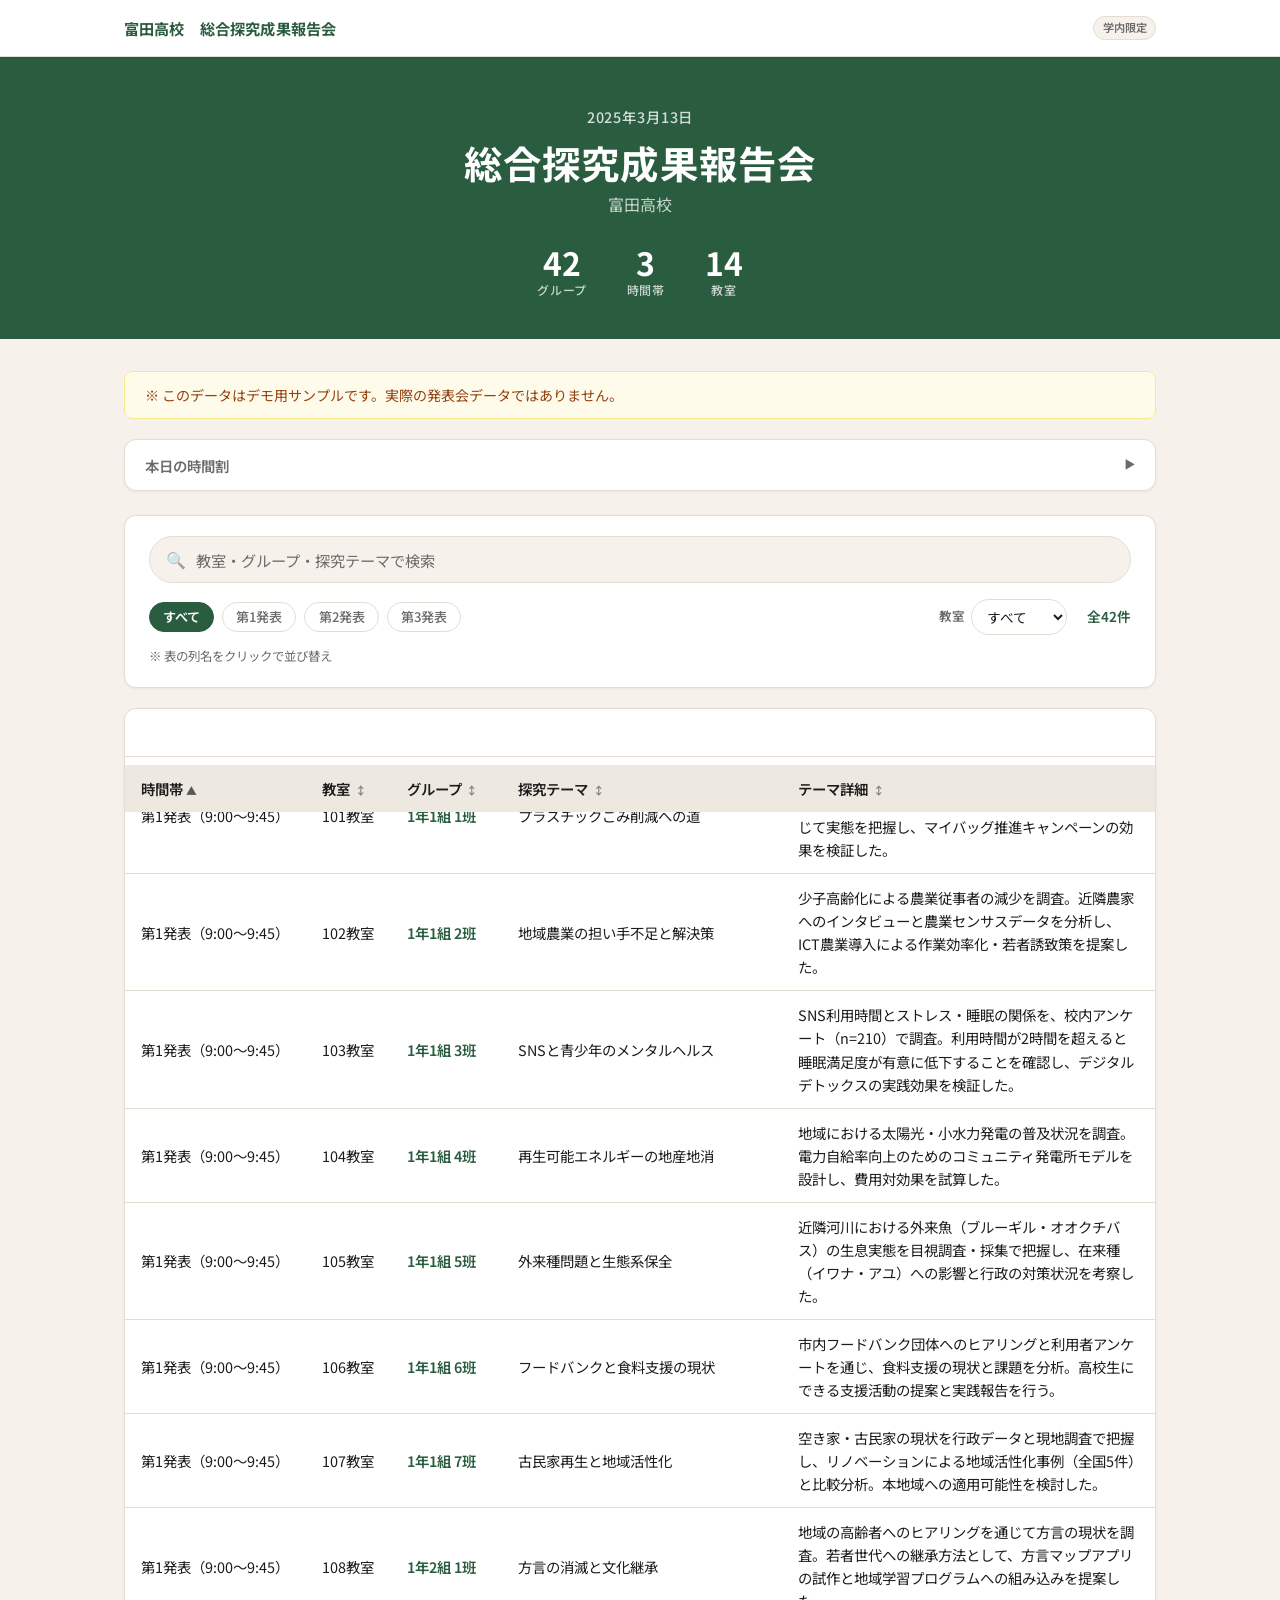
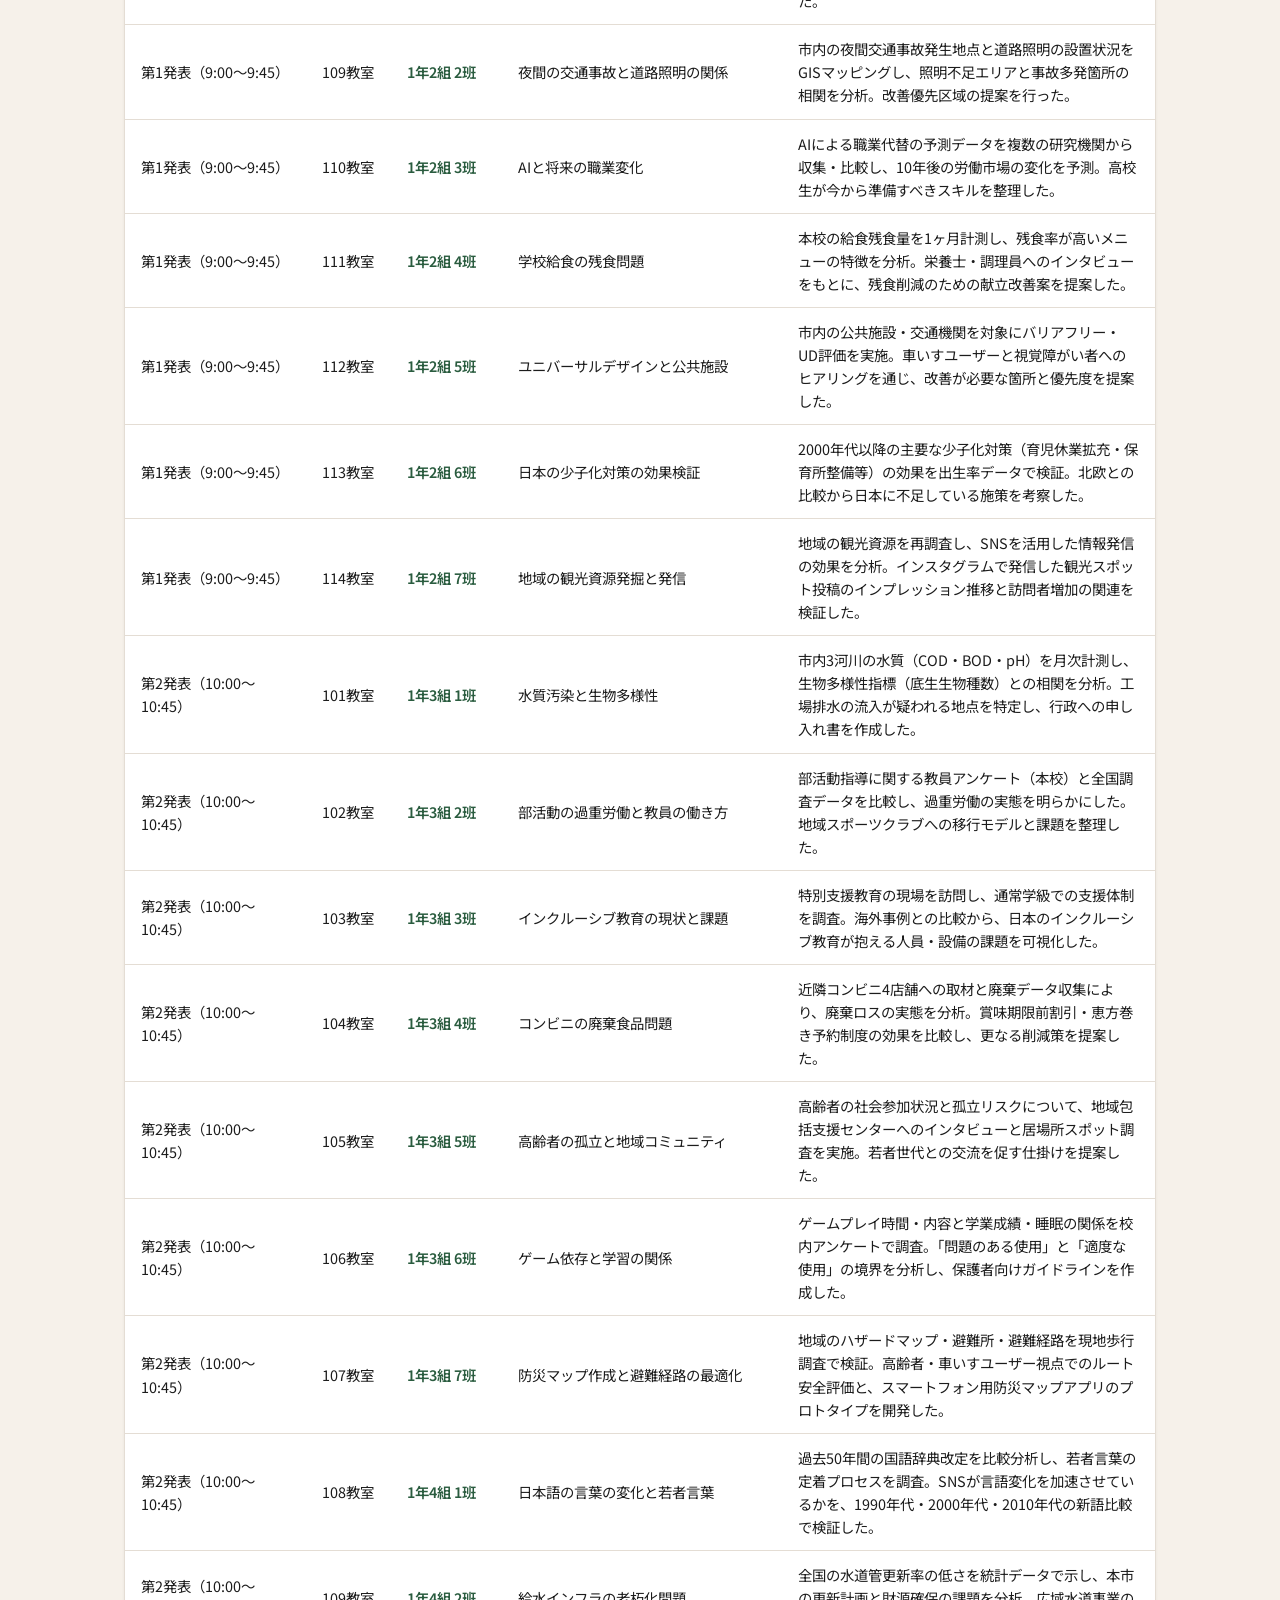
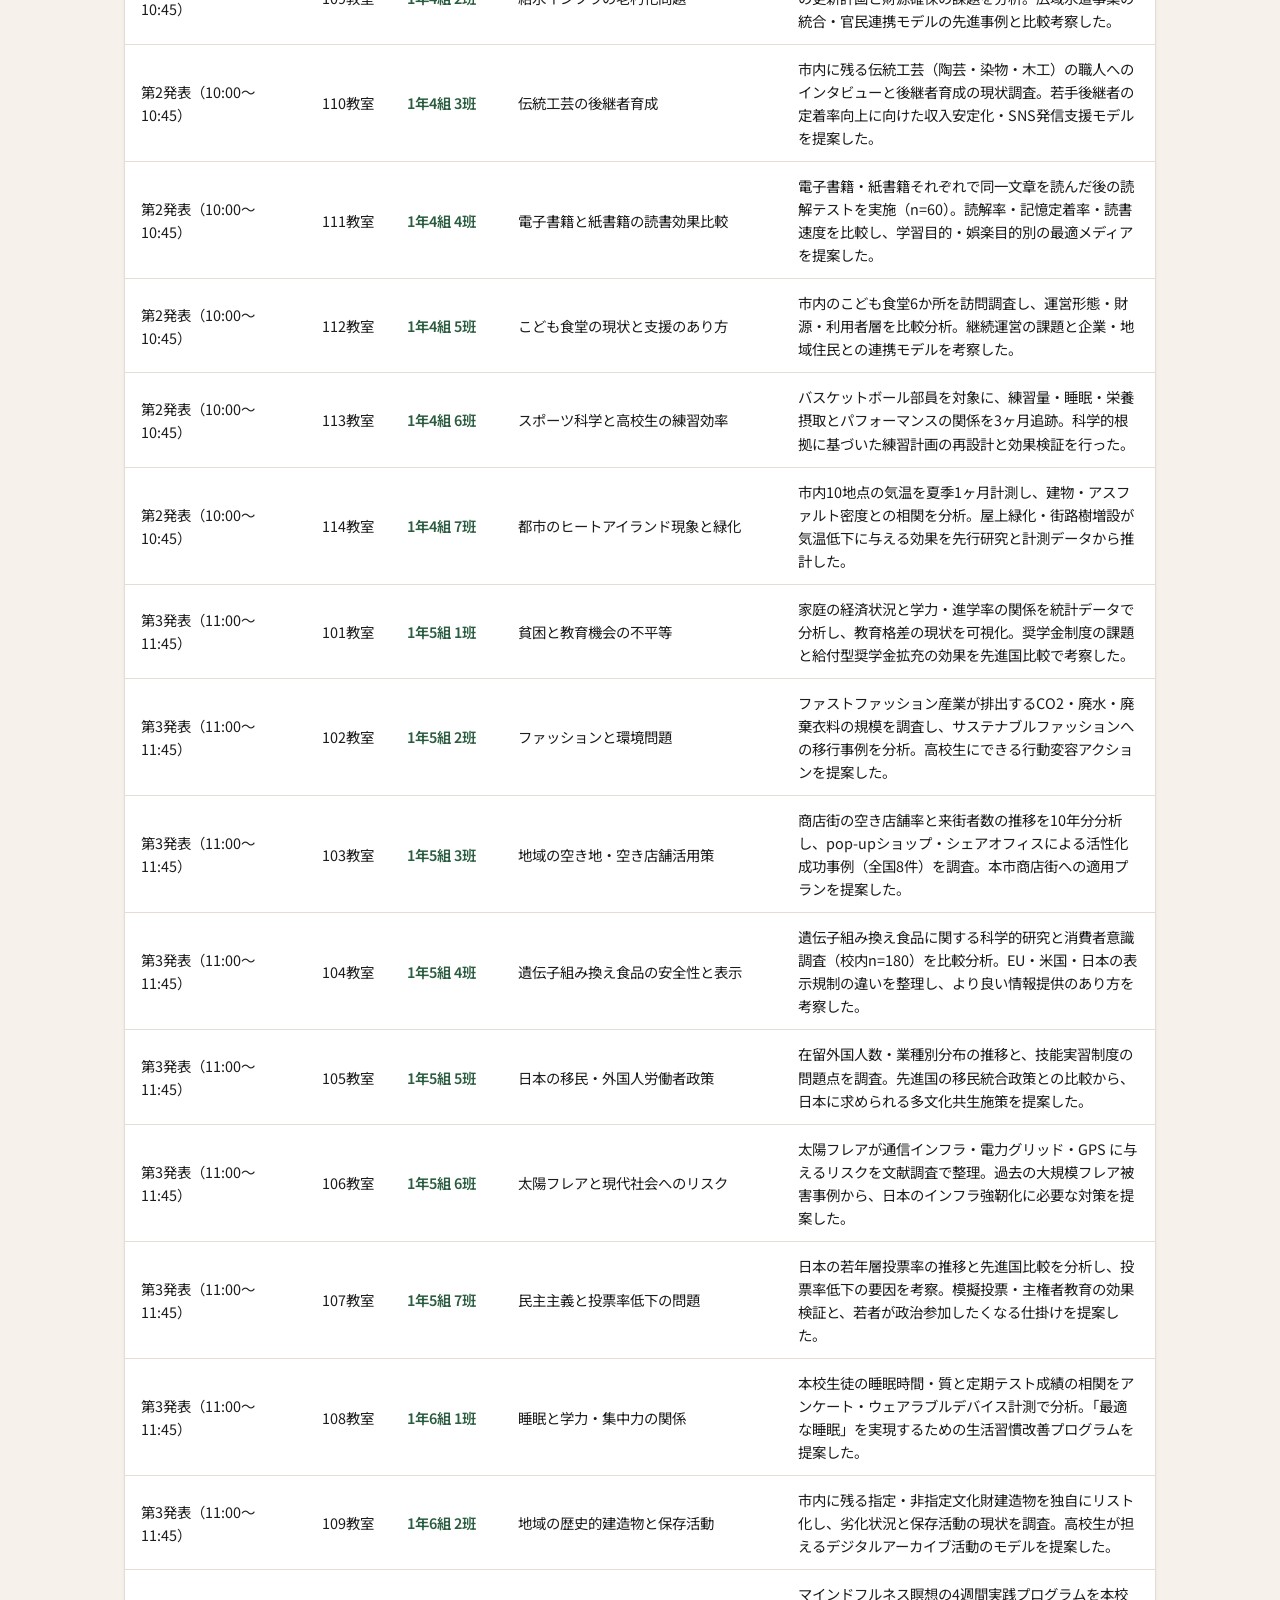
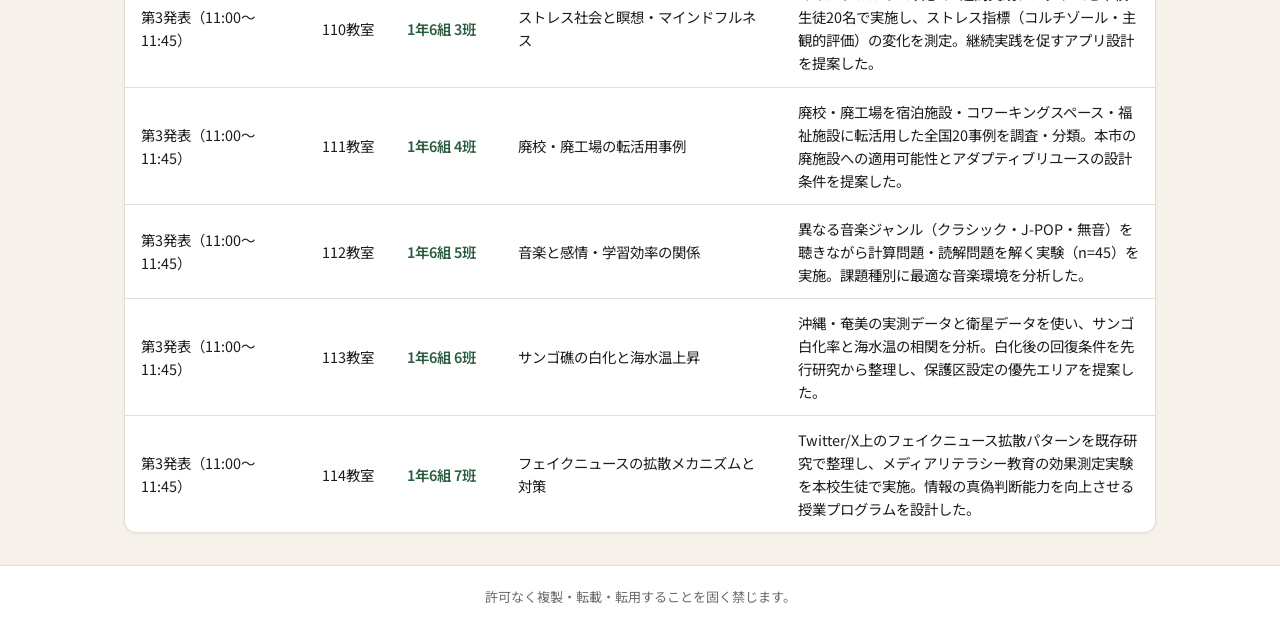
==== commit dd078e81: "セキュリティ強化・バグ修正・ガイド2分割（実務編/管理者編） - GitHubトークンをシート保存からApps Scriptのスクリプトプロパティ保存に変更し、   fine-grainedトークン運" ====
--- a/index.html
+++ b/index.html
@@ -3,7 +3,7 @@
 <head>
   <meta charset="UTF-8">
   <meta name="viewport" content="width=device-width, initial-scale=1">
-  <title>富田高校　総合探求成果報告会 - スケジュール</title>
+  <title>富田高校　総合探究成果報告会 - スケジュール</title>
   <link rel="preconnect" href="https://fonts.googleapis.com">
   <link rel="preconnect" href="https://fonts.gstatic.com" crossorigin>
   <link href="https://fonts.googleapis.com/css2?family=Noto+Sans+JP:wght@400;500;600;700&display=swap" rel="stylesheet">
@@ -14,7 +14,7 @@
   <!-- ナビゲーションバー -->
   <nav class="site-nav">
     <div class="site-nav-inner">
-      <span class="site-nav-title">富田高校　総合探求成果報告会</span>
+      <span class="site-nav-title">富田高校　総合探究成果報告会</span>
       <span class="site-nav-badge">学内限定</span>
     </div>
   </nav>
@@ -22,8 +22,8 @@
   <!-- ヒーローセクション -->
   <section class="hero">
     <div class="hero-inner">
-      <p class="hero-eyebrow" id="eventDate">2025年3月13日</p>
-      <h1 class="hero-title">総合探求成果報告会</h1>
+      <p class="hero-eyebrow" id="eventDate">—</p>
+      <h1 class="hero-title">総合探究成果報告会</h1>
       <p class="hero-sub">富田高校</p>
       <div class="hero-stats">
         <div class="hero-stat">
@@ -31,7 +31,7 @@
           <span class="stat-label">グループ</span>
         </div>
         <div class="hero-stat">
-          <span class="stat-num">3</span>
+          <span class="stat-num" id="statTimeslots">—</span>
           <span class="stat-label">時間帯</span>
         </div>
         <div class="hero-stat">
@@ -43,6 +43,9 @@
   </section>
 
   <main class="main">
+
+    <!-- お知らせ（schedule.json の notice を表示） -->
+    <p class="site-notice" id="siteNotice" hidden></p>
 
     <!-- 時間割（折りたたみ） -->
     <details class="time-details" id="timeDetails">
@@ -121,6 +124,7 @@
     <p class="site-footer-text">許可なく複製・転載・転用することを固く禁じます。</p>
   </footer>
 
+  <script src="common.js"></script>
   <script src="schedule.js"></script>
 </body>
 </html>
--- a/style.css
+++ b/style.css
@@ -555,6 +555,77 @@
 .loading, .error-message { text-align: center; padding: 2rem; color: var(--text-muted); }
 .error-message { color: #b91c1c; font-weight: 500; }
 
+/* ===== お知らせ ===== */
+.site-notice {
+  margin: 0 0 1.25rem;
+  padding: 0.75rem 1.25rem;
+  background: #fffbeb;
+  border: 1px solid #fde68a;
+  border-radius: var(--radius-sm);
+  color: #92400e;
+  font-size: 0.88rem;
+}
+
+/* ===== 閲覧ゲート（Google ログイン） ===== */
+.auth-overlay {
+  position: fixed;
+  inset: 0;
+  z-index: 1000;
+  background: var(--bg);
+  display: flex;
+  align-items: center;
+  justify-content: center;
+  padding: 1.5rem;
+}
+
+.auth-card {
+  background: var(--bg-card);
+  border: 1px solid var(--border);
+  border-radius: var(--radius);
+  box-shadow: var(--shadow-md);
+  padding: 2.5rem 2rem;
+  max-width: 420px;
+  width: 100%;
+  text-align: center;
+}
+
+.auth-badge {
+  display: inline-block;
+  margin: 0 0 1rem;
+  font-size: 0.7rem;
+  font-weight: 600;
+  color: var(--text-muted);
+  background: var(--bg);
+  border: 1px solid var(--border);
+  border-radius: var(--radius-pill);
+  padding: 0.2em 0.75em;
+}
+
+.auth-title {
+  margin: 0 0 0.75rem;
+  font-size: 1.15rem;
+  font-weight: 700;
+  color: var(--text);
+}
+
+.auth-desc {
+  margin: 0 0 1.5rem;
+  font-size: 0.88rem;
+  color: var(--text-muted);
+}
+
+.auth-button {
+  display: flex;
+  justify-content: center;
+}
+
+.auth-error {
+  margin: 1rem 0 0;
+  font-size: 0.85rem;
+  color: #b91c1c;
+  font-weight: 500;
+}
+
 /* copyright inline */
 .site-copyright-notice--inline {
   margin: 0 0 0.75rem;
